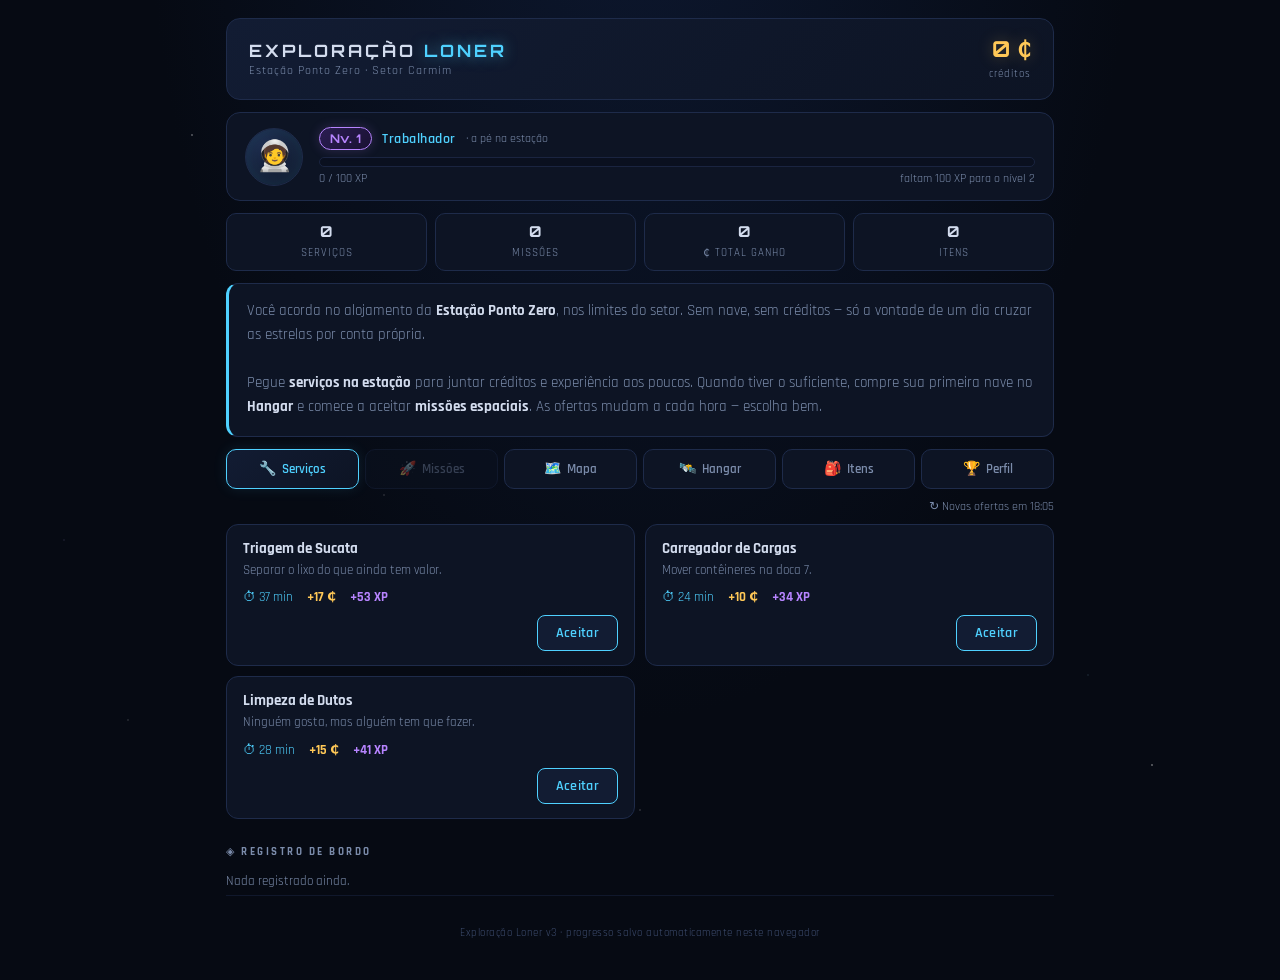
==== index.html @ f9acbd08 "0.0.1 / index" ====
<!DOCTYPE html>
<html lang="pt-BR">
<head>
<meta charset="UTF-8">
<meta name="viewport" content="width=device-width, initial-scale=1.0">
<title>Exploração Loner — Ponto Zero</title>
<link rel="preconnect" href="https://fonts.googleapis.com">
<link href="https://fonts.googleapis.com/css2?family=Orbitron:wght@500;700&family=Rajdhani:wght@400;500;600;700&display=swap" rel="stylesheet">
<link rel="stylesheet" href="style.css">
</head>
<body>
<div class="stars"></div>
<div class="stars stars2"></div>

<div class="wrap">

  <header>
    <div class="brand">
      <h1>EXPLORAÇÃO <span>LONER</span></h1>
      <div class="subtitle">Estação Ponto Zero · Setor Carmim</div>
    </div>
    <div class="credits-box">
      <div class="credits"><span id="credits">0</span> ₵</div>
      <small>créditos</small>
    </div>
  </header>

  <!-- painel do jogador -->
  <section class="player-panel">
    <div class="avatar" id="avatar">🧑‍🚀</div>
    <div class="player-info">
      <div class="player-row">
        <span class="level-badge">Nv. <b id="level">1</b></span>
        <span class="rank" id="rank">Trabalhador</span>
        <span class="ship-tag" id="shipName">a pé</span>
      </div>
      <div class="xp-outer" title="Experiência">
        <div class="xp-inner" id="xpBar"></div>
      </div>
      <div class="xp-text"><span id="xpText">0 / 100 XP</span><span id="xpNext"></span></div>
      <div class="fuel-row" id="fuelRow" style="display:none">
        <span class="fuel-icon">⛽</span>
        <div class="fuel-outer"><div class="fuel-inner" id="fuelBar"></div></div>
        <span class="fuel-text" id="fuelText">0/0</span>
      </div>
    </div>
  </section>

  <!-- estatísticas -->
  <section class="stats-row">
    <div class="stat"><b id="stJobs">0</b><span>serviços</span></div>
    <div class="stat"><b id="stMissions">0</b><span>missões</span></div>
    <div class="stat"><b id="stEarned">0</b><span>₵ total ganho</span></div>
    <div class="stat"><b id="stItems">0</b><span>itens</span></div>
  </section>

  <div id="introBox" class="intro" style="display:none">
    Você acorda no alojamento da <b>Estação Ponto Zero</b>, nos limites do setor. Sem nave, sem créditos — só a vontade de um dia cruzar as estrelas por conta própria.<br><br>
    Pegue <b>serviços na estação</b> para juntar créditos e experiência aos poucos. Quando tiver o suficiente, compre sua primeira nave no <b>Hangar</b> e comece a aceitar <b>missões espaciais</b>. As ofertas mudam a cada hora — escolha bem.
  </div>

  <div id="activePanel" style="display:none"></div>

  <nav class="tabs">
    <div class="tab on" id="tab-jobs" onclick="setTab('jobs')"><span class="tab-icon">🔧</span>Serviços</div>
    <div class="tab" id="tab-missions" onclick="setTab('missions')"><span class="tab-icon">🚀</span>Missões</div>
    <div class="tab" id="tab-map" onclick="setTab('map')"><span class="tab-icon">🗺️</span>Mapa</div>
    <div class="tab" id="tab-hangar" onclick="setTab('hangar')"><span class="tab-icon">🛰️</span>Hangar</div>
    <div class="tab" id="tab-inventory" onclick="setTab('inventory')"><span class="tab-icon">🎒</span>Itens<span class="tab-badge" id="invBadge" style="display:none">0</span></div>
    <div class="tab" id="tab-profile" onclick="setTab('profile')"><span class="tab-icon">🏆</span>Perfil</div>
  </nav>

  <div class="rotation-note" id="rotationNote"></div>
  <div id="content"></div>

  <section class="log-panel">
    <h3>◈ Registro de bordo</h3>
    <div id="log"></div>
  </section>

  <footer>Exploração Loner v3 · progresso salvo automaticamente neste navegador</footer>
</div>

<div class="toast" id="toast"></div>
<div class="levelup" id="levelup"></div>

<script src="game.js"></script>
</body>
</html>
---- style.css ----
:root {
  --bg: #060a13;
  --panel: #0d1424;
  --panel2: #121c33;
  --panel3: #182542;
  --border: #1e2b4a;
  --text: #d3dcee;
  --dim: #7b8cab;
  --accent: #4fd1ff;
  --accent2: #8b7bff;
  --gold: #ffc857;
  --green: #5ee08a;
  --red: #ff6b6b;
  --xp: #b784ff;

  --r-comum: #8fa0bd;
  --r-incomum: #5ee08a;
  --r-raro: #4fa8ff;
  --r-epico: #b784ff;
  --r-lendario: #ffc857;
}

* { margin: 0; padding: 0; box-sizing: border-box; }

body {
  background: radial-gradient(ellipse at 50% -20%, #0d1830 0%, var(--bg) 55%);
  color: var(--text);
  font-family: 'Rajdhani', 'Segoe UI', system-ui, sans-serif;
  font-size: 16px;
  min-height: 100vh;
  overflow-x: hidden;
}

/* ---------- fundo estrelado ---------- */
.stars {
  position: fixed; inset: 0; pointer-events: none; z-index: 0;
  background:
    radial-gradient(1px 1px at 20% 30%, #fff8, transparent),
    radial-gradient(1px 1px at 40% 70%, #fff6, transparent),
    radial-gradient(1.5px 1.5px at 60% 20%, #fffa, transparent),
    radial-gradient(1px 1px at 80% 50%, #fff7, transparent),
    radial-gradient(1px 1px at 10% 80%, #fff5, transparent),
    radial-gradient(1.5px 1.5px at 90% 85%, #fff8, transparent),
    radial-gradient(1px 1px at 50% 90%, #fff6, transparent),
    radial-gradient(1px 1px at 70% 40%, #fff9, transparent),
    radial-gradient(1px 1px at 30% 55%, #fff5, transparent),
    radial-gradient(1.5px 1.5px at 15% 15%, #fff7, transparent);
  animation: twinkle 6s ease-in-out infinite;
}
.stars2 {
  background:
    radial-gradient(1px 1px at 25% 45%, #9fd8ff66, transparent),
    radial-gradient(1px 1px at 55% 65%, #9fd8ff55, transparent),
    radial-gradient(1.5px 1.5px at 75% 15%, #c0a8ff55, transparent),
    radial-gradient(1px 1px at 85% 75%, #9fd8ff44, transparent),
    radial-gradient(1px 1px at 5% 60%, #c0a8ff44, transparent);
  animation-delay: 3s;
}
@keyframes twinkle { 0%, 100% { opacity: 1; } 50% { opacity: .45; } }

.wrap { position: relative; z-index: 1; max-width: 860px; margin: 0 auto; padding: 18px 16px 40px; }

/* ---------- header ---------- */
header {
  display: flex; justify-content: space-between; align-items: center;
  padding: 16px 22px;
  background: linear-gradient(135deg, var(--panel2), var(--panel));
  border: 1px solid var(--border);
  border-radius: 14px;
  margin-bottom: 12px;
}
.brand h1 {
  font-family: 'Orbitron', sans-serif;
  font-size: 17px; font-weight: 700; letter-spacing: 3px; color: var(--text);
}
.brand h1 span { color: var(--accent); text-shadow: 0 0 14px #4fd1ff88; }
.brand .subtitle { font-size: 12px; color: var(--dim); letter-spacing: 1px; margin-top: 2px; }
.credits-box { text-align: right; }
.credits {
  font-family: 'Orbitron', sans-serif;
  font-size: 22px; font-weight: 700; color: var(--gold);
  text-shadow: 0 0 16px #ffc85744;
}
.credits-box small { font-size: 11px; color: var(--dim); letter-spacing: 1px; }

/* ---------- painel do jogador ---------- */
.player-panel {
  display: flex; gap: 16px; align-items: center;
  background: var(--panel);
  border: 1px solid var(--border);
  border-radius: 14px;
  padding: 14px 18px;
  margin-bottom: 12px;
}
.avatar {
  width: 58px; height: 58px; flex-shrink: 0;
  display: flex; align-items: center; justify-content: center;
  font-size: 30px;
  background: radial-gradient(circle at 35% 30%, #1d2b4d, #0d1424);
  border: 1px solid var(--border);
  border-radius: 50%;
  box-shadow: 0 0 18px #4fd1ff22 inset;
}
.player-info { flex: 1; min-width: 0; }
.player-row { display: flex; align-items: center; gap: 10px; flex-wrap: wrap; margin-bottom: 7px; }
.level-badge {
  font-family: 'Orbitron', sans-serif;
  font-size: 12px; font-weight: 700;
  background: linear-gradient(135deg, #2a1d52, #1a1233);
  border: 1px solid var(--xp);
  color: var(--xp);
  padding: 3px 10px; border-radius: 20px;
  box-shadow: 0 0 12px #b784ff33;
}
.rank { font-size: 14px; font-weight: 600; color: var(--accent); letter-spacing: .5px; }
.ship-tag { font-size: 12px; color: var(--dim); }
.ship-tag::before { content: '· '; }
.xp-outer {
  height: 10px; background: #0a101f; border: 1px solid #1a2440;
  border-radius: 6px; overflow: hidden;
}
.xp-inner {
  height: 100%; width: 0%;
  background: linear-gradient(90deg, #7b5cff, var(--xp), #d0a8ff);
  border-radius: 6px;
  transition: width .6s ease;
  box-shadow: 0 0 10px #b784ff88;
}
.xp-text { display: flex; justify-content: space-between; font-size: 11.5px; color: var(--dim); margin-top: 4px; font-variant-numeric: tabular-nums; }

/* ---------- estatísticas ---------- */
.stats-row { display: grid; grid-template-columns: repeat(4, 1fr); gap: 8px; margin-bottom: 12px; }
.stat {
  background: var(--panel); border: 1px solid var(--border); border-radius: 10px;
  padding: 8px 6px; text-align: center;
}
.stat b { display: block; font-family: 'Orbitron', sans-serif; font-size: 15px; color: var(--text); }
.stat span { font-size: 10.5px; color: var(--dim); text-transform: uppercase; letter-spacing: 1px; }

/* ---------- intro ---------- */
.intro {
  background: var(--panel); border: 1px solid var(--border); border-left: 3px solid var(--accent);
  border-radius: 12px; padding: 16px 18px; margin-bottom: 12px;
  font-size: 14.5px; color: var(--dim); line-height: 1.65;
}
.intro b { color: var(--text); }

/* ---------- atividade ativa ---------- */
.active-panel {
  background: linear-gradient(135deg, #101c38, #0d1526);
  border: 1px solid var(--accent);
  border-radius: 14px; padding: 16px 20px; margin-bottom: 12px;
  box-shadow: 0 0 28px #4fd1ff1e;
}
.active-panel h3 { font-size: 16px; margin: 2px 0 4px; }
.type-tag { font-size: 10.5px; text-transform: uppercase; letter-spacing: 2px; color: var(--accent); }
.progress-outer { height: 9px; background: #0a101d; border-radius: 5px; margin: 12px 0 10px; overflow: hidden; }
.progress-inner {
  height: 100%; background: linear-gradient(90deg, var(--accent), #7ee0ff);
  border-radius: 5px; transition: width 1s linear;
  box-shadow: 0 0 8px #4fd1ff99;
}
.active-row { display: flex; justify-content: space-between; align-items: center; font-size: 14px; flex-wrap: wrap; gap: 8px; }
.active-rewards { display: flex; gap: 14px; }
.active-rewards .rw-pay { color: var(--gold); font-weight: 700; }
.active-rewards .rw-xp { color: var(--xp); font-weight: 700; }
.countdown { font-family: 'Orbitron', sans-serif; font-size: 15px; font-variant-numeric: tabular-nums; font-weight: 700; color: var(--accent); }

/* ---------- abas ---------- */
.tabs { display: grid; grid-template-columns: repeat(3, 1fr); gap: 6px; margin-bottom: 10px; }
@media (min-width: 640px) { .tabs { grid-template-columns: repeat(6, 1fr); } }
.tab {
  padding: 10px 4px; text-align: center; font-size: 13px; font-weight: 600;
  cursor: pointer; position: relative;
  background: var(--panel); border: 1px solid var(--border); border-radius: 10px;
  color: var(--dim); user-select: none; transition: all .15s;
  display: flex; align-items: center; justify-content: center; gap: 6px;
}
.tab-icon { font-size: 14px; }
.tab:hover { border-color: var(--accent); color: var(--text); }
.tab.on {
  background: linear-gradient(135deg, var(--panel2), var(--panel));
  color: var(--accent); border-color: var(--accent);
  box-shadow: 0 0 14px #4fd1ff1c;
}
.tab.locked { opacity: .4; cursor: not-allowed; }
.tab-badge {
  font-size: 10px; background: var(--accent2); color: #fff;
  border-radius: 10px; padding: 1px 6px; font-weight: 700;
}

.rotation-note { font-size: 12px; color: var(--dim); text-align: right; margin-bottom: 10px; font-variant-numeric: tabular-nums; }

/* ---------- cards de oferta ---------- */
.offers-grid { display: grid; grid-template-columns: 1fr; gap: 10px; }
@media (min-width: 640px) { .offers-grid { grid-template-columns: 1fr 1fr; } }

.card {
  background: var(--panel); border: 1px solid var(--border); border-radius: 12px;
  padding: 14px 16px;
  display: flex; flex-direction: column; gap: 10px;
  transition: border-color .15s, transform .15s;
}
.card:hover { border-color: #2c3d68; transform: translateY(-1px); }
.card .info h4 { font-size: 15px; margin-bottom: 3px; }
.card .info p { font-size: 13px; color: var(--dim); line-height: 1.45; }
.card .meta { font-size: 13px; color: var(--dim); display: flex; gap: 14px; flex-wrap: wrap; }
.card .meta .pay { color: var(--gold); font-weight: 700; }
.card .meta .dur { color: var(--accent); }
.card .meta .xp { color: var(--xp); font-weight: 700; }
.card .meta .req { color: var(--red); }
.card .actions { display: flex; justify-content: flex-end; margin-top: auto; }

/* hangar */
.hangar-grid { display: grid; grid-template-columns: 1fr; gap: 10px; }
.ship-card { flex-direction: row; justify-content: space-between; align-items: center; border-left: 3px solid var(--border); }
.ship-card .info { flex: 1; }
.ship-card.owned { border-left-color: var(--green); }
.ship-card.current { border-left-color: var(--accent); background: var(--panel2); }
.owned-tag { font-size: 10px; color: var(--green); text-transform: uppercase; letter-spacing: 1px; }
.ship-icon { font-size: 26px; margin-right: 4px; }

/* ---------- inventário ---------- */
.inv-header {
  display: flex; justify-content: space-between; align-items: center;
  margin-bottom: 10px; font-size: 13px; color: var(--dim);
}
.inv-grid { display: grid; grid-template-columns: repeat(auto-fill, minmax(200px, 1fr)); gap: 10px; }
.item-card {
  background: var(--panel); border: 1px solid var(--border); border-radius: 12px;
  padding: 12px 14px; display: flex; flex-direction: column; gap: 8px;
  border-top: 2px solid var(--border);
}
.item-card.r-comum    { border-top-color: var(--r-comum); }
.item-card.r-incomum  { border-top-color: var(--r-incomum); }
.item-card.r-raro     { border-top-color: var(--r-raro); }
.item-card.r-epico    { border-top-color: var(--r-epico); }
.item-card.r-lendario { border-top-color: var(--r-lendario); box-shadow: 0 0 14px #ffc85722; }
.item-top { display: flex; align-items: center; gap: 10px; }
.item-icon { font-size: 24px; }
.item-name { font-size: 14px; font-weight: 600; line-height: 1.2; }
.item-rarity { font-size: 10.5px; text-transform: uppercase; letter-spacing: 1px; }
.r-comum    .item-rarity { color: var(--r-comum); }
.r-incomum  .item-rarity { color: var(--r-incomum); }
.r-raro     .item-rarity { color: var(--r-raro); }
.r-epico    .item-rarity { color: var(--r-epico); }
.r-lendario .item-rarity { color: var(--r-lendario); }
.item-bottom { display: flex; justify-content: space-between; align-items: center; font-size: 13px; }
.item-qty { color: var(--dim); }
.item-qty b { color: var(--text); }
.item-value { color: var(--gold); font-weight: 700; }
.item-actions { display: flex; gap: 6px; }
.item-actions button { flex: 1; padding: 5px 8px; font-size: 12px; }

/* ---------- botões ---------- */
button {
  background: var(--panel2); color: var(--accent); border: 1px solid var(--accent);
  padding: 8px 18px; border-radius: 8px; font-size: 13.5px; font-weight: 600;
  cursor: pointer; font-family: inherit; transition: all .15s; white-space: nowrap;
  letter-spacing: .3px;
}
button:hover:not(:disabled) { background: var(--accent); color: #06121e; box-shadow: 0 0 14px #4fd1ff55; }
button:disabled { opacity: .35; cursor: not-allowed; }
button.buy { color: var(--gold); border-color: var(--gold); }
button.buy:hover:not(:disabled) { background: var(--gold); color: #1a1200; box-shadow: 0 0 14px #ffc85755; }
button.danger { color: var(--red); border-color: var(--red); font-size: 11.5px; padding: 5px 12px; }
button.danger:hover { background: var(--red); color: #fff; box-shadow: none; }
button.sell { color: var(--gold); border-color: #6b5a2a; }
button.sell:hover:not(:disabled) { border-color: var(--gold); background: var(--gold); color: #1a1200; }
button.collect { color: var(--green); border-color: var(--green); animation: pulse 1.5s infinite; }
button.collect:hover { background: var(--green); color: #05200f; }
@keyframes pulse { 0%,100% { box-shadow: 0 0 0 0 #5ee08a44; } 50% { box-shadow: 0 0 0 8px #5ee08a00; } }

.empty-note { text-align: center; color: var(--dim); font-size: 14px; padding: 36px 10px; }

/* ---------- log ---------- */
.log-panel { margin-top: 26px; }
.log-panel h3 { font-size: 11px; text-transform: uppercase; letter-spacing: 2.5px; color: var(--dim); margin-bottom: 8px; }
.log-entry { font-size: 13px; color: var(--dim); padding: 5px 0; border-bottom: 1px solid #10182c; line-height: 1.4; }
.log-entry b { color: var(--gold); font-weight: 700; }
.log-entry .xpg { color: var(--xp); font-weight: 700; }
.log-entry .lt { color: #45557a; margin-right: 8px; font-variant-numeric: tabular-nums; }

footer { text-align: center; font-size: 11px; color: #3d4c6e; margin-top: 30px; letter-spacing: .5px; }

/* ---------- toast / level up ---------- */
.toast {
  position: fixed; bottom: 24px; left: 50%; transform: translateX(-50%);
  background: var(--panel2); border: 1px solid var(--green); color: var(--green);
  padding: 10px 24px; border-radius: 10px; font-size: 14px; font-weight: 600; z-index: 20;
  opacity: 0; transition: opacity .3s; pointer-events: none; max-width: 90vw; text-align: center;
}
.toast.show { opacity: 1; }

.levelup {
  position: fixed; top: 30%; left: 50%; transform: translate(-50%, -50%) scale(.8);
  background: linear-gradient(135deg, #2a1d52, #12102b);
  border: 1px solid var(--xp); color: var(--xp);
  font-family: 'Orbitron', sans-serif; font-size: 20px; font-weight: 700;
  padding: 18px 38px; border-radius: 14px; z-index: 30; text-align: center;
  box-shadow: 0 0 40px #b784ff55;
  opacity: 0; pointer-events: none; transition: all .4s ease;
}
.levelup.show { opacity: 1; transform: translate(-50%, -50%) scale(1); }

/* ---------- combustível ---------- */
.fuel-row { display: flex; align-items: center; gap: 8px; margin-top: 8px; }
.fuel-icon { font-size: 13px; }
.fuel-outer {
  flex: 1; height: 8px; background: #0a101f; border: 1px solid #1a2440;
  border-radius: 5px; overflow: hidden;
}
.fuel-inner {
  height: 100%; width: 0%;
  background: linear-gradient(90deg, #ff9a3d, #ffc857);
  border-radius: 5px; transition: width .4s ease;
  box-shadow: 0 0 8px #ff9a3d66;
}
.fuel-text { font-size: 11.5px; color: var(--dim); font-variant-numeric: tabular-nums; white-space: nowrap; }
.fuel-cost { color: #ff9a3d; font-weight: 600; }

.fuel-station {
  display: flex; justify-content: space-between; align-items: center; gap: 10px; flex-wrap: wrap;
  background: var(--panel); border: 1px solid var(--border); border-left: 3px solid #ff9a3d;
  border-radius: 12px; padding: 12px 16px; margin-bottom: 12px; font-size: 13.5px;
}
.fuel-station .fs-info { color: var(--dim); }
.fuel-station .fs-info b { color: #ff9a3d; }
.fuel-station .fs-actions { display: flex; gap: 6px; }
button.fuel-btn { color: #ff9a3d; border-color: #ff9a3d; font-size: 12.5px; padding: 6px 12px; }
button.fuel-btn:hover:not(:disabled) { background: #ff9a3d; color: #1a0e00; box-shadow: 0 0 14px #ff9a3d55; }

/* ---------- seções ---------- */
.section-title {
  font-size: 12px; text-transform: uppercase; letter-spacing: 2.5px; color: var(--dim);
  margin: 22px 0 10px; display: flex; align-items: center; gap: 8px;
}
.section-title::after { content: ''; flex: 1; height: 1px; background: var(--border); }

/* ---------- contrato diário ---------- */
.daily-card {
  border: 1px solid var(--gold);
  background: linear-gradient(135deg, #1c1710, #0d1424);
  box-shadow: 0 0 22px #ffc85718;
  margin-bottom: 12px;
}
.daily-tag {
  font-size: 10.5px; text-transform: uppercase; letter-spacing: 2px; color: var(--gold);
  margin-bottom: 4px;
}
.daily-done {
  background: var(--panel); border: 1px solid var(--border); border-left: 3px solid var(--gold);
  border-radius: 12px; padding: 14px 16px; margin-bottom: 12px;
  font-size: 13.5px; color: var(--dim);
}
.daily-done b { color: var(--gold); }

/* ---------- facções ---------- */
.faction-chip { font-size: 12px; font-weight: 600; }

.rep-card {
  background: var(--panel); border: 1px solid var(--border); border-radius: 12px;
  padding: 14px 16px; margin-bottom: 10px;
}
.rep-head { display: flex; justify-content: space-between; align-items: center; margin-bottom: 6px; }
.rep-head h4 { font-size: 14.5px; }
.rep-level { font-size: 12px; font-weight: 700; text-transform: uppercase; letter-spacing: 1px; }
.rep-outer { height: 8px; background: #0a101f; border: 1px solid #1a2440; border-radius: 5px; overflow: hidden; margin: 6px 0 5px; }
.rep-inner { height: 100%; border-radius: 5px; transition: width .4s ease; }
.rep-benefit { font-size: 12px; color: var(--dim); }
.rep-pts { font-size: 11.5px; color: var(--dim); font-variant-numeric: tabular-nums; }

/* ---------- fabricação ---------- */
.recipe-grid { display: grid; grid-template-columns: 1fr; gap: 10px; }
@media (min-width: 640px) { .recipe-grid { grid-template-columns: 1fr 1fr; } }
.recipe-card {
  background: var(--panel); border: 1px solid var(--border); border-radius: 12px;
  padding: 12px 14px; display: flex; flex-direction: column; gap: 8px;
}
.recipe-top { display: flex; align-items: center; gap: 10px; }
.recipe-top .r-icon { font-size: 22px; }
.recipe-top h5 { font-size: 14px; }
.recipe-top .r-out { font-size: 11.5px; color: var(--dim); }
.recipe-needs { display: flex; flex-wrap: wrap; gap: 6px; font-size: 12px; }
.need { background: #0a101f; border: 1px solid var(--border); border-radius: 6px; padding: 2px 8px; color: var(--dim); }
.need.ok { border-color: #2b5a3e; color: var(--green); }
.need.missing { border-color: #5a2b2b; color: var(--red); }
.recipe-card .actions { display: flex; justify-content: flex-end; }
.recipe-card button { font-size: 12.5px; padding: 6px 14px; }

/* ---------- módulos ---------- */
.module-grid { display: grid; grid-template-columns: 1fr; gap: 10px; }
@media (min-width: 640px) { .module-grid { grid-template-columns: 1fr 1fr; } }
.module-card {
  background: var(--panel); border: 1px solid var(--border); border-radius: 12px;
  padding: 12px 14px; display: flex; flex-direction: column; gap: 8px;
  border-left: 3px solid var(--border);
}
.module-card.installed { border-left-color: var(--accent2); }
.module-top { display: flex; align-items: center; gap: 10px; }
.module-top .m-icon { font-size: 22px; }
.module-top h5 { font-size: 14px; }
.module-effect { font-size: 12.5px; color: var(--accent2); font-weight: 600; }
.slots-note { font-size: 12.5px; color: var(--dim); margin-bottom: 10px; }
.slots-note b { color: var(--accent2); }

/* ---------- conquistas ---------- */
.ach-grid { display: grid; grid-template-columns: 1fr; gap: 8px; }
@media (min-width: 640px) { .ach-grid { grid-template-columns: 1fr 1fr; } }
.ach-card {
  background: var(--panel); border: 1px solid var(--border); border-radius: 10px;
  padding: 10px 14px; display: flex; align-items: center; gap: 12px;
  opacity: .55;
}
.ach-card.done { opacity: 1; border-color: #2b5a3e; background: linear-gradient(135deg, #0f1e18, var(--panel)); }
.ach-check { font-size: 18px; flex-shrink: 0; }
.ach-info h5 { font-size: 13.5px; }
.ach-info p { font-size: 11.5px; color: var(--dim); }
.ach-reward { margin-left: auto; font-size: 12px; color: var(--gold); font-weight: 700; white-space: nowrap; }

/* ---------- mercado ---------- */
.trend-up { color: var(--green); font-weight: 700; }
.trend-down { color: var(--red); font-weight: 700; }
.trend-flat { color: var(--dim); }
.market-note { font-size: 12px; color: var(--dim); margin-bottom: 10px; }

/* ---------- mapa ---------- */
.map-box {
  position: relative; width: 100%; aspect-ratio: 16 / 11;
  background:
    radial-gradient(ellipse at 50% 50%, #10203c33 0%, transparent 60%),
    radial-gradient(1px 1px at 15% 20%, #fff6, transparent),
    radial-gradient(1px 1px at 80% 30%, #fff5, transparent),
    radial-gradient(1px 1px at 40% 80%, #fff4, transparent),
    radial-gradient(1px 1px at 65% 60%, #fff5, transparent),
    radial-gradient(1.5px 1.5px at 90% 80%, #fff6, transparent),
    linear-gradient(160deg, #0a1122, #070d1a);
  border: 1px solid var(--border); border-radius: 14px;
  overflow: hidden; margin-bottom: 12px;
}
@media (max-width: 640px) { .map-box { aspect-ratio: 4 / 5; } }
.map-loc {
  position: absolute; transform: translate(-50%, -50%);
  display: flex; flex-direction: column; align-items: center; gap: 2px;
  cursor: pointer; user-select: none; text-align: center;
  transition: transform .15s;
  z-index: 2;
}
.map-loc:hover { transform: translate(-50%, -50%) scale(1.12); z-index: 3; }
.map-loc .loc-icon {
  font-size: 20px;
  filter: grayscale(.7) brightness(.6);
}
.map-loc .loc-name {
  font-size: 10px; color: var(--dim); letter-spacing: .5px;
  background: #060a1399; padding: 1px 6px; border-radius: 6px;
  white-space: nowrap;
}
.map-loc.open .loc-icon { filter: none; }
.map-loc.open .loc-name { color: var(--green); }
.map-loc.open::before {
  content: ''; position: absolute; top: 50%; left: 50%;
  width: 34px; height: 34px; transform: translate(-50%, -62%);
  border: 1.5px solid var(--green); border-radius: 50%;
  animation: locPulse 2s infinite;
}
@keyframes locPulse {
  0% { opacity: .9; transform: translate(-50%, -62%) scale(.8); }
  100% { opacity: 0; transform: translate(-50%, -62%) scale(1.6); }
}
.map-loc.idle .loc-icon { filter: grayscale(.3) brightness(.9); }
.map-loc.locked { cursor: default; }
.map-loc.locked .loc-name { color: #45557a; }
.map-loc.selected .loc-name { color: var(--accent); border: 1px solid var(--accent); }
.map-station {
  position: absolute; left: 50%; top: 50%; transform: translate(-50%, -50%);
  display: flex; flex-direction: column; align-items: center; z-index: 1;
}
.map-station .st-icon { font-size: 26px; animation: floatY 4s ease-in-out infinite; }
.map-station .st-name {
  font-family: 'Orbitron', sans-serif; font-size: 9px; letter-spacing: 2px;
  color: var(--accent); margin-top: 2px;
}
@keyframes floatY { 0%,100% { transform: translateY(0); } 50% { transform: translateY(-4px); } }
.map-detail { margin-bottom: 12px; }
.map-hint { font-size: 12.5px; color: var(--dim); text-align: center; padding: 8px 0 2px; }

/* ---------- perfil ---------- */
.profile-stats {
  display: grid; grid-template-columns: repeat(2, 1fr); gap: 8px; margin-bottom: 4px;
}
@media (min-width: 640px) { .profile-stats { grid-template-columns: repeat(3, 1fr); } }
.pstat {
  background: var(--panel); border: 1px solid var(--border); border-radius: 10px;
  padding: 10px; text-align: center;
}
.pstat b { display: block; font-family: 'Orbitron', sans-serif; font-size: 15px; color: var(--text); }
.pstat span { font-size: 10.5px; color: var(--dim); text-transform: uppercase; letter-spacing: 1px; }
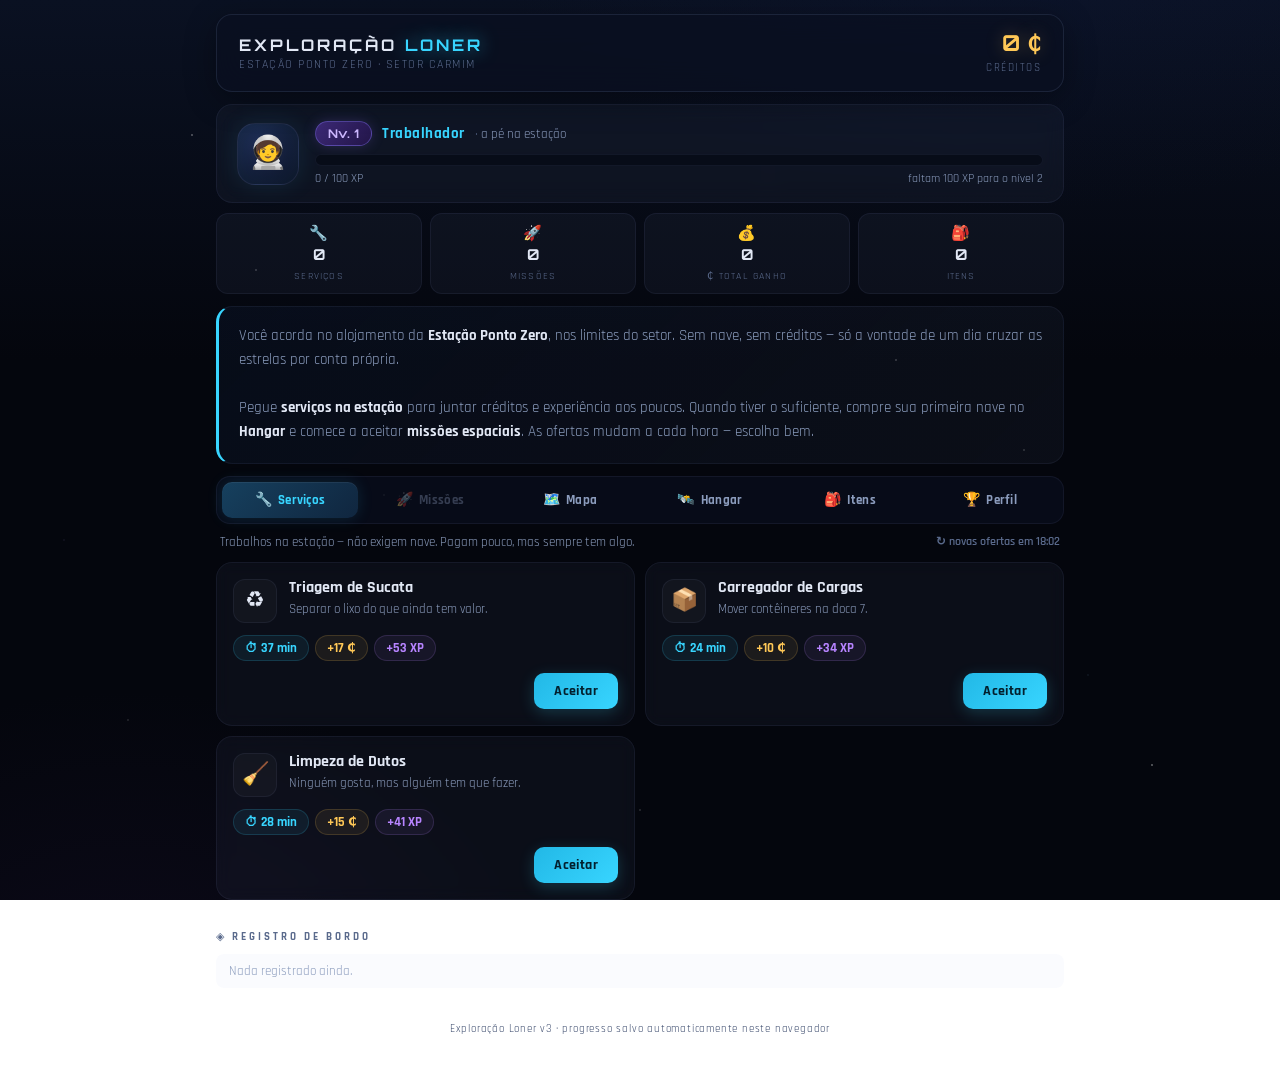
==== commit c058ef66: "0.0.1 / melhoria de visual" ====
--- a/index.html
+++ b/index.html
@@ -48,10 +48,10 @@
 
   <!-- estatísticas -->
   <section class="stats-row">
-    <div class="stat"><b id="stJobs">0</b><span>serviços</span></div>
-    <div class="stat"><b id="stMissions">0</b><span>missões</span></div>
-    <div class="stat"><b id="stEarned">0</b><span>₵ total ganho</span></div>
-    <div class="stat"><b id="stItems">0</b><span>itens</span></div>
+    <div class="stat"><span class="st-icon">🔧</span><b id="stJobs">0</b><span>serviços</span></div>
+    <div class="stat"><span class="st-icon">🚀</span><b id="stMissions">0</b><span>missões</span></div>
+    <div class="stat"><span class="st-icon">💰</span><b id="stEarned">0</b><span>₵ total ganho</span></div>
+    <div class="stat"><span class="st-icon">🎒</span><b id="stItems">0</b><span>itens</span></div>
   </section>
 
   <div id="introBox" class="intro" style="display:none">
@@ -70,7 +70,7 @@
     <div class="tab" id="tab-profile" onclick="setTab('profile')"><span class="tab-icon">🏆</span>Perfil</div>
   </nav>
 
-  <div class="rotation-note" id="rotationNote"></div>
+  <div class="tab-desc"><span id="tabDesc"></span><span class="rotation-note" id="rotationNote"></span></div>
   <div id="content"></div>
 
   <section class="log-panel">
--- a/style.css
+++ b/style.css
@@ -1,29 +1,49 @@
+/* ============================================================
+   EXPLORAÇÃO LONER — tema escuro moderno (glass + neon suave)
+   ============================================================ */
+
 :root {
-  --bg: #060a13;
-  --panel: #0d1424;
-  --panel2: #121c33;
-  --panel3: #182542;
-  --border: #1e2b4a;
-  --text: #d3dcee;
-  --dim: #7b8cab;
-  --accent: #4fd1ff;
+  --bg0: #04060d;
+  --bg1: #0a1122;
+
+  --panel: rgba(148, 170, 220, 0.05);
+  --panel-solid: #0c1322;
+  --panel-hover: rgba(148, 170, 220, 0.09);
+  --border: rgba(148, 170, 220, 0.13);
+  --border-soft: rgba(148, 170, 220, 0.08);
+
+  --text: #e2e8f5;
+  --dim: #8b9cbd;
+  --faint: #5a6a8c;
+
+  --accent: #38d5ff;
   --accent2: #8b7bff;
   --gold: #ffc857;
-  --green: #5ee08a;
-  --red: #ff6b6b;
+  --green: #4ade80;
+  --red: #f87171;
+  --orange: #fb923c;
   --xp: #b784ff;
 
-  --r-comum: #8fa0bd;
-  --r-incomum: #5ee08a;
-  --r-raro: #4fa8ff;
+  --r-comum: #94a3b8;
+  --r-incomum: #4ade80;
+  --r-raro: #38a5ff;
   --r-epico: #b784ff;
   --r-lendario: #ffc857;
+
+  --radius: 16px;
+  --radius-sm: 10px;
 }
 
 * { margin: 0; padding: 0; box-sizing: border-box; }
 
+html { scrollbar-color: #223052 transparent; }
+
 body {
-  background: radial-gradient(ellipse at 50% -20%, #0d1830 0%, var(--bg) 55%);
+  background:
+    radial-gradient(ellipse 900px 500px at 80% -10%, #14205033 0%, transparent 60%),
+    radial-gradient(ellipse 700px 500px at 10% 110%, #2a174633 0%, transparent 60%),
+    linear-gradient(180deg, var(--bg1) 0%, var(--bg0) 40%);
+  background-attachment: fixed;
   color: var(--text);
   font-family: 'Rajdhani', 'Segoe UI', system-ui, sans-serif;
   font-size: 16px;
@@ -45,201 +65,467 @@
     radial-gradient(1px 1px at 70% 40%, #fff9, transparent),
     radial-gradient(1px 1px at 30% 55%, #fff5, transparent),
     radial-gradient(1.5px 1.5px at 15% 15%, #fff7, transparent);
-  animation: twinkle 6s ease-in-out infinite;
+  animation: twinkle 7s ease-in-out infinite;
 }
 .stars2 {
   background:
-    radial-gradient(1px 1px at 25% 45%, #9fd8ff66, transparent),
-    radial-gradient(1px 1px at 55% 65%, #9fd8ff55, transparent),
-    radial-gradient(1.5px 1.5px at 75% 15%, #c0a8ff55, transparent),
-    radial-gradient(1px 1px at 85% 75%, #9fd8ff44, transparent),
-    radial-gradient(1px 1px at 5% 60%, #c0a8ff44, transparent);
-  animation-delay: 3s;
-}
-@keyframes twinkle { 0%, 100% { opacity: 1; } 50% { opacity: .45; } }
-
-.wrap { position: relative; z-index: 1; max-width: 860px; margin: 0 auto; padding: 18px 16px 40px; }
-
-/* ---------- header ---------- */
+    radial-gradient(1px 1px at 25% 45%, #9fd8ff55, transparent),
+    radial-gradient(1px 1px at 55% 65%, #9fd8ff44, transparent),
+    radial-gradient(1.5px 1.5px at 75% 15%, #c0a8ff44, transparent),
+    radial-gradient(1px 1px at 85% 75%, #9fd8ff33, transparent),
+    radial-gradient(1px 1px at 5% 60%, #c0a8ff33, transparent);
+  animation-delay: 3.5s;
+}
+@keyframes twinkle { 0%, 100% { opacity: 1; } 50% { opacity: .4; } }
+
+.wrap { position: relative; z-index: 1; max-width: 880px; margin: 0 auto; padding: 14px 16px 48px; }
+
+/* ============================================================
+   HEADER (fixo no topo, com blur)
+   ============================================================ */
 header {
+  position: sticky; top: 10px; z-index: 40;
   display: flex; justify-content: space-between; align-items: center;
-  padding: 16px 22px;
-  background: linear-gradient(135deg, var(--panel2), var(--panel));
+  padding: 14px 22px;
+  background: rgba(10, 16, 32, 0.72);
+  backdrop-filter: blur(16px);
+  -webkit-backdrop-filter: blur(16px);
   border: 1px solid var(--border);
-  border-radius: 14px;
+  border-radius: var(--radius);
   margin-bottom: 12px;
+  box-shadow: 0 8px 32px #00000055;
 }
 .brand h1 {
   font-family: 'Orbitron', sans-serif;
-  font-size: 17px; font-weight: 700; letter-spacing: 3px; color: var(--text);
-}
-.brand h1 span { color: var(--accent); text-shadow: 0 0 14px #4fd1ff88; }
-.brand .subtitle { font-size: 12px; color: var(--dim); letter-spacing: 1px; margin-top: 2px; }
+  font-size: 16px; font-weight: 700; letter-spacing: 3px; color: var(--text);
+}
+.brand h1 span { color: var(--accent); text-shadow: 0 0 18px #38d5ff99; }
+.brand .subtitle { font-size: 11.5px; color: var(--faint); letter-spacing: 1.5px; margin-top: 2px; text-transform: uppercase; }
 .credits-box { text-align: right; }
 .credits {
   font-family: 'Orbitron', sans-serif;
   font-size: 22px; font-weight: 700; color: var(--gold);
-  text-shadow: 0 0 16px #ffc85744;
-}
-.credits-box small { font-size: 11px; color: var(--dim); letter-spacing: 1px; }
-
-/* ---------- painel do jogador ---------- */
+  text-shadow: 0 0 18px #ffc85744;
+}
+.credits-box small { font-size: 10.5px; color: var(--faint); letter-spacing: 1.5px; text-transform: uppercase; }
+
+/* ============================================================
+   PAINEL DO JOGADOR
+   ============================================================ */
 .player-panel {
   display: flex; gap: 16px; align-items: center;
   background: var(--panel);
+  backdrop-filter: blur(10px);
+  border: 1px solid var(--border-soft);
+  border-radius: var(--radius);
+  padding: 16px 20px;
+  margin-bottom: 10px;
+}
+.avatar {
+  width: 62px; height: 62px; flex-shrink: 0;
+  display: flex; align-items: center; justify-content: center;
+  font-size: 32px;
+  background: radial-gradient(circle at 35% 30%, #1e2d54, #0b1122);
   border: 1px solid var(--border);
-  border-radius: 14px;
-  padding: 14px 18px;
-  margin-bottom: 12px;
-}
-.avatar {
-  width: 58px; height: 58px; flex-shrink: 0;
-  display: flex; align-items: center; justify-content: center;
-  font-size: 30px;
-  background: radial-gradient(circle at 35% 30%, #1d2b4d, #0d1424);
-  border: 1px solid var(--border);
-  border-radius: 50%;
-  box-shadow: 0 0 18px #4fd1ff22 inset;
+  border-radius: 18px;
+  box-shadow: 0 0 24px #38d5ff1a, inset 0 0 20px #38d5ff0d;
 }
 .player-info { flex: 1; min-width: 0; }
-.player-row { display: flex; align-items: center; gap: 10px; flex-wrap: wrap; margin-bottom: 7px; }
+.player-row { display: flex; align-items: center; gap: 10px; flex-wrap: wrap; margin-bottom: 8px; }
 .level-badge {
   font-family: 'Orbitron', sans-serif;
   font-size: 12px; font-weight: 700;
-  background: linear-gradient(135deg, #2a1d52, #1a1233);
-  border: 1px solid var(--xp);
-  color: var(--xp);
-  padding: 3px 10px; border-radius: 20px;
-  box-shadow: 0 0 12px #b784ff33;
-}
-.rank { font-size: 14px; font-weight: 600; color: var(--accent); letter-spacing: .5px; }
-.ship-tag { font-size: 12px; color: var(--dim); }
-.ship-tag::before { content: '· '; }
+  background: linear-gradient(135deg, #3d2a78, #221548);
+  border: 1px solid #8b7bff66;
+  color: #cdb8ff;
+  padding: 4px 12px; border-radius: 999px;
+  box-shadow: 0 0 14px #8b7bff33;
+}
+.rank { font-size: 14.5px; font-weight: 700; color: var(--accent); letter-spacing: .5px; }
+.ship-tag { font-size: 12.5px; color: var(--dim); }
+.ship-tag::before { content: '·  '; color: var(--faint); }
+
 .xp-outer {
-  height: 10px; background: #0a101f; border: 1px solid #1a2440;
-  border-radius: 6px; overflow: hidden;
+  height: 12px; background: #070c18;
+  border: 1px solid var(--border-soft);
+  border-radius: 999px; overflow: hidden;
+  position: relative;
 }
 .xp-inner {
   height: 100%; width: 0%;
   background: linear-gradient(90deg, #7b5cff, var(--xp), #d0a8ff);
-  border-radius: 6px;
+  border-radius: 999px;
   transition: width .6s ease;
-  box-shadow: 0 0 10px #b784ff88;
-}
-.xp-text { display: flex; justify-content: space-between; font-size: 11.5px; color: var(--dim); margin-top: 4px; font-variant-numeric: tabular-nums; }
-
-/* ---------- estatísticas ---------- */
+  box-shadow: 0 0 12px #b784ff99;
+  position: relative; overflow: hidden;
+}
+.xp-inner::after {
+  content: ''; position: absolute; inset: 0;
+  background: linear-gradient(110deg, transparent 30%, #ffffff33 50%, transparent 70%);
+  animation: shimmer 2.4s infinite;
+}
+@keyframes shimmer { 0% { transform: translateX(-100%); } 100% { transform: translateX(100%); } }
+.xp-text { display: flex; justify-content: space-between; font-size: 11.5px; color: var(--dim); margin-top: 5px; font-variant-numeric: tabular-nums; }
+
+.fuel-row { display: flex; align-items: center; gap: 8px; margin-top: 9px; }
+.fuel-icon { font-size: 13px; }
+.fuel-outer {
+  flex: 1; height: 9px; background: #070c18;
+  border: 1px solid var(--border-soft);
+  border-radius: 999px; overflow: hidden;
+}
+.fuel-inner {
+  height: 100%; width: 0%;
+  background: linear-gradient(90deg, #f97316, var(--orange), #fdba74);
+  border-radius: 999px; transition: width .4s ease;
+  box-shadow: 0 0 10px #fb923c77;
+}
+.fuel-text { font-size: 11.5px; color: var(--dim); font-variant-numeric: tabular-nums; white-space: nowrap; font-weight: 600; }
+
+/* ============================================================
+   ESTATÍSTICAS
+   ============================================================ */
 .stats-row { display: grid; grid-template-columns: repeat(4, 1fr); gap: 8px; margin-bottom: 12px; }
 .stat {
-  background: var(--panel); border: 1px solid var(--border); border-radius: 10px;
-  padding: 8px 6px; text-align: center;
-}
+  background: var(--panel); border: 1px solid var(--border-soft); border-radius: 12px;
+  padding: 10px 6px 8px; text-align: center;
+  transition: background .2s;
+}
+.stat:hover { background: var(--panel-hover); }
+.stat .st-icon { display: block; font-size: 15px; margin-bottom: 2px; }
 .stat b { display: block; font-family: 'Orbitron', sans-serif; font-size: 15px; color: var(--text); }
-.stat span { font-size: 10.5px; color: var(--dim); text-transform: uppercase; letter-spacing: 1px; }
-
-/* ---------- intro ---------- */
+.stat span { font-size: 10px; color: var(--faint); text-transform: uppercase; letter-spacing: 1.2px; }
+
+/* ============================================================
+   INTRO
+   ============================================================ */
 .intro {
-  background: var(--panel); border: 1px solid var(--border); border-left: 3px solid var(--accent);
-  border-radius: 12px; padding: 16px 18px; margin-bottom: 12px;
+  background: linear-gradient(135deg, #0e1a3255, var(--panel));
+  border: 1px solid var(--border-soft);
+  border-left: 3px solid var(--accent);
+  border-radius: var(--radius);
+  padding: 18px 20px; margin-bottom: 12px;
   font-size: 14.5px; color: var(--dim); line-height: 1.65;
 }
 .intro b { color: var(--text); }
 
-/* ---------- atividade ativa ---------- */
+/* ============================================================
+   ATIVIDADE ATIVA
+   ============================================================ */
 .active-panel {
-  background: linear-gradient(135deg, #101c38, #0d1526);
-  border: 1px solid var(--accent);
-  border-radius: 14px; padding: 16px 20px; margin-bottom: 12px;
-  box-shadow: 0 0 28px #4fd1ff1e;
-}
-.active-panel h3 { font-size: 16px; margin: 2px 0 4px; }
-.type-tag { font-size: 10.5px; text-transform: uppercase; letter-spacing: 2px; color: var(--accent); }
-.progress-outer { height: 9px; background: #0a101d; border-radius: 5px; margin: 12px 0 10px; overflow: hidden; }
+  background: linear-gradient(135deg, #0e1e3d, #0a1428);
+  border: 1px solid #38d5ff55;
+  border-radius: var(--radius);
+  padding: 18px 22px; margin-bottom: 12px;
+  box-shadow: 0 0 36px #38d5ff14, inset 0 1px 0 #ffffff0a;
+}
+.active-head { display: flex; align-items: center; gap: 12px; }
+.active-emoji {
+  width: 46px; height: 46px; flex-shrink: 0;
+  display: flex; align-items: center; justify-content: center;
+  font-size: 24px;
+  background: #38d5ff14; border: 1px solid #38d5ff33; border-radius: 12px;
+}
+.active-panel h3 { font-size: 17px; }
+.type-tag { font-size: 10.5px; text-transform: uppercase; letter-spacing: 2.5px; color: var(--accent); font-weight: 700; }
+.progress-outer {
+  height: 12px; background: #060b16;
+  border: 1px solid var(--border-soft);
+  border-radius: 999px; margin: 14px 0 12px; overflow: hidden;
+}
 .progress-inner {
-  height: 100%; background: linear-gradient(90deg, var(--accent), #7ee0ff);
-  border-radius: 5px; transition: width 1s linear;
-  box-shadow: 0 0 8px #4fd1ff99;
-}
-.active-row { display: flex; justify-content: space-between; align-items: center; font-size: 14px; flex-wrap: wrap; gap: 8px; }
-.active-rewards { display: flex; gap: 14px; }
-.active-rewards .rw-pay { color: var(--gold); font-weight: 700; }
-.active-rewards .rw-xp { color: var(--xp); font-weight: 700; }
-.countdown { font-family: 'Orbitron', sans-serif; font-size: 15px; font-variant-numeric: tabular-nums; font-weight: 700; color: var(--accent); }
-
-/* ---------- abas ---------- */
-.tabs { display: grid; grid-template-columns: repeat(3, 1fr); gap: 6px; margin-bottom: 10px; }
+  height: 100%; background: linear-gradient(90deg, #0ea5e9, var(--accent), #7ee8ff);
+  border-radius: 999px; transition: width 1s linear;
+  box-shadow: 0 0 10px #38d5ffaa;
+  position: relative; overflow: hidden;
+}
+.progress-inner::after {
+  content: ''; position: absolute; inset: 0;
+  background: linear-gradient(110deg, transparent 30%, #ffffff40 50%, transparent 70%);
+  animation: shimmer 2s infinite;
+}
+.active-row { display: flex; justify-content: space-between; align-items: center; font-size: 14px; flex-wrap: wrap; gap: 10px; }
+.active-rewards { display: flex; gap: 8px; flex-wrap: wrap; }
+.countdown {
+  font-family: 'Orbitron', sans-serif; font-size: 17px;
+  font-variant-numeric: tabular-nums; font-weight: 700; color: var(--accent);
+  text-shadow: 0 0 12px #38d5ff66;
+}
+
+/* ============================================================
+   ABAS
+   ============================================================ */
+.tabs {
+  display: grid; grid-template-columns: repeat(3, 1fr); gap: 4px;
+  background: rgba(10, 16, 32, 0.6);
+  border: 1px solid var(--border-soft);
+  border-radius: 14px;
+  padding: 5px;
+  margin-bottom: 8px;
+}
 @media (min-width: 640px) { .tabs { grid-template-columns: repeat(6, 1fr); } }
 .tab {
-  padding: 10px 4px; text-align: center; font-size: 13px; font-weight: 600;
+  padding: 9px 4px; text-align: center; font-size: 13px; font-weight: 700;
   cursor: pointer; position: relative;
-  background: var(--panel); border: 1px solid var(--border); border-radius: 10px;
-  color: var(--dim); user-select: none; transition: all .15s;
+  border-radius: 10px;
+  color: var(--dim); user-select: none; transition: all .18s;
   display: flex; align-items: center; justify-content: center; gap: 6px;
+  letter-spacing: .3px;
 }
 .tab-icon { font-size: 14px; }
-.tab:hover { border-color: var(--accent); color: var(--text); }
+.tab:hover { color: var(--text); background: var(--panel-hover); }
 .tab.on {
-  background: linear-gradient(135deg, var(--panel2), var(--panel));
-  color: var(--accent); border-color: var(--accent);
-  box-shadow: 0 0 14px #4fd1ff1c;
-}
-.tab.locked { opacity: .4; cursor: not-allowed; }
+  background: linear-gradient(135deg, #16405e, #10263f);
+  color: var(--accent);
+  box-shadow: 0 0 16px #38d5ff22, inset 0 1px 0 #ffffff0f;
+}
+.tab.locked { opacity: .35; cursor: not-allowed; }
 .tab-badge {
   font-size: 10px; background: var(--accent2); color: #fff;
-  border-radius: 10px; padding: 1px 6px; font-weight: 700;
-}
-
-.rotation-note { font-size: 12px; color: var(--dim); text-align: right; margin-bottom: 10px; font-variant-numeric: tabular-nums; }
-
-/* ---------- cards de oferta ---------- */
+  border-radius: 999px; padding: 1px 6px; font-weight: 700;
+}
+
+/* descrição da aba + rotação */
+.tab-desc {
+  font-size: 13px; color: var(--dim);
+  padding: 2px 4px; margin-bottom: 10px;
+  display: flex; justify-content: space-between; align-items: center; gap: 10px; flex-wrap: wrap;
+}
+.rotation-note {
+  font-size: 12px; color: var(--faint); font-variant-numeric: tabular-nums;
+  white-space: nowrap; font-weight: 600;
+}
+
+/* ============================================================
+   CARDS DE OFERTA
+   ============================================================ */
 .offers-grid { display: grid; grid-template-columns: 1fr; gap: 10px; }
 @media (min-width: 640px) { .offers-grid { grid-template-columns: 1fr 1fr; } }
 
 .card {
-  background: var(--panel); border: 1px solid var(--border); border-radius: 12px;
-  padding: 14px 16px;
-  display: flex; flex-direction: column; gap: 10px;
-  transition: border-color .15s, transform .15s;
-}
-.card:hover { border-color: #2c3d68; transform: translateY(-1px); }
-.card .info h4 { font-size: 15px; margin-bottom: 3px; }
-.card .info p { font-size: 13px; color: var(--dim); line-height: 1.45; }
-.card .meta { font-size: 13px; color: var(--dim); display: flex; gap: 14px; flex-wrap: wrap; }
-.card .meta .pay { color: var(--gold); font-weight: 700; }
-.card .meta .dur { color: var(--accent); }
-.card .meta .xp { color: var(--xp); font-weight: 700; }
-.card .meta .req { color: var(--red); }
-.card .actions { display: flex; justify-content: flex-end; margin-top: auto; }
-
-/* hangar */
+  background: var(--panel);
+  backdrop-filter: blur(8px);
+  border: 1px solid var(--border-soft);
+  border-radius: var(--radius);
+  padding: 16px;
+  display: flex; flex-direction: column; gap: 12px;
+  transition: border-color .2s, transform .2s, box-shadow .2s, background .2s;
+  animation: fadeUp .3s ease both;
+}
+@keyframes fadeUp { from { opacity: 0; transform: translateY(6px); } to { opacity: 1; transform: translateY(0); } }
+.card:hover {
+  border-color: #38d5ff44;
+  background: var(--panel-hover);
+  transform: translateY(-2px);
+  box-shadow: 0 10px 30px #00000044;
+}
+
+.offer-head { display: flex; gap: 12px; align-items: flex-start; }
+.offer-icon {
+  width: 44px; height: 44px; flex-shrink: 0;
+  display: flex; align-items: center; justify-content: center;
+  font-size: 22px;
+  background: #ffffff08; border: 1px solid var(--border-soft);
+  border-radius: 12px;
+}
+.offer-head h4 { font-size: 15.5px; line-height: 1.2; }
+.offer-head p { font-size: 13px; color: var(--dim); line-height: 1.45; margin-top: 3px; }
+
+/* chips de informação */
+.chips { display: flex; flex-wrap: wrap; gap: 6px; }
+.chip {
+  display: inline-flex; align-items: center; gap: 5px;
+  padding: 4px 11px; border-radius: 999px;
+  font-size: 12.5px; font-weight: 700;
+  background: #ffffff08; border: 1px solid #ffffff0f;
+  color: var(--dim);
+}
+.chip-time  { color: var(--accent);  background: #38d5ff12; border-color: #38d5ff2a; }
+.chip-pay   { color: var(--gold);    background: #ffc85712; border-color: #ffc8572a; }
+.chip-xp    { color: var(--xp);      background: #b784ff12; border-color: #b784ff2a; }
+.chip-fuel  { color: var(--orange);  background: #fb923c12; border-color: #fb923c2a; }
+.chip-lvl   { color: var(--dim); }
+.chip-lvl.req { color: var(--red); background: #f8717112; border-color: #f871712a; }
+
+.offer-foot { display: flex; justify-content: space-between; align-items: center; gap: 10px; margin-top: auto; }
+.offer-foot .faction-chip { font-size: 12px; font-weight: 700; }
+
+/* ============================================================
+   BOTÕES
+   ============================================================ */
+button {
+  font-family: inherit; font-weight: 700; letter-spacing: .4px;
+  font-size: 13.5px;
+  padding: 9px 20px;
+  border-radius: var(--radius-sm);
+  cursor: pointer; white-space: nowrap;
+  transition: all .18s;
+  background: #ffffff0a; color: var(--dim);
+  border: 1px solid var(--border);
+}
+button:disabled { opacity: .35; cursor: not-allowed; }
+
+button.accept {
+  background: linear-gradient(135deg, #22b8e6, #38d5ff);
+  color: #03202e; border: none;
+  box-shadow: 0 4px 16px #38d5ff33;
+}
+button.accept:hover:not(:disabled) { box-shadow: 0 6px 22px #38d5ff55; transform: translateY(-1px); }
+button.accept:disabled { background: #ffffff0a; color: var(--faint); border: 1px solid var(--border-soft); box-shadow: none; }
+
+button.buy {
+  background: linear-gradient(135deg, #e6a93e, #ffc857);
+  color: #241700; border: none;
+  box-shadow: 0 4px 16px #ffc85733;
+}
+button.buy:hover:not(:disabled) { box-shadow: 0 6px 22px #ffc85755; transform: translateY(-1px); }
+button.buy:disabled { background: #ffffff0a; color: var(--faint); border: 1px solid var(--border-soft); box-shadow: none; }
+
+button.collect {
+  background: linear-gradient(135deg, #2fbe66, #4ade80);
+  color: #03230f; border: none;
+  animation: pulse 1.6s infinite;
+}
+button.collect:hover { box-shadow: 0 6px 24px #4ade8066; }
+@keyframes pulse { 0%,100% { box-shadow: 0 0 0 0 #4ade8055; } 50% { box-shadow: 0 0 0 10px #4ade8000; } }
+
+button.danger {
+  background: transparent; color: var(--red);
+  border: 1px solid #f8717144;
+  font-size: 11.5px; padding: 5px 14px;
+}
+button.danger:hover { background: #f8717118; border-color: var(--red); }
+
+button.sell { color: var(--gold); border-color: #ffc85733; background: #ffc8570d; }
+button.sell:hover:not(:disabled) { background: #ffc85725; border-color: var(--gold); }
+
+button.fuel-btn { color: var(--orange); border-color: #fb923c33; background: #fb923c0d; font-size: 12.5px; padding: 7px 14px; }
+button.fuel-btn:hover:not(:disabled) { background: #fb923c22; border-color: var(--orange); }
+
+/* ============================================================
+   HANGAR
+   ============================================================ */
 .hangar-grid { display: grid; grid-template-columns: 1fr; gap: 10px; }
-.ship-card { flex-direction: row; justify-content: space-between; align-items: center; border-left: 3px solid var(--border); }
+.ship-card { flex-direction: row; justify-content: space-between; align-items: center; gap: 14px; }
 .ship-card .info { flex: 1; }
-.ship-card.owned { border-left-color: var(--green); }
-.ship-card.current { border-left-color: var(--accent); background: var(--panel2); }
-.owned-tag { font-size: 10px; color: var(--green); text-transform: uppercase; letter-spacing: 1px; }
-.ship-icon { font-size: 26px; margin-right: 4px; }
-
-/* ---------- inventário ---------- */
+.ship-card.owned { border-color: #4ade8033; }
+.ship-card.current {
+  border-color: #38d5ff55;
+  background: linear-gradient(135deg, #0e223d55, var(--panel));
+  box-shadow: 0 0 24px #38d5ff11;
+}
+.owned-tag { font-size: 10px; color: var(--green); text-transform: uppercase; letter-spacing: 1.5px; font-weight: 700; }
+.ship-icon { font-size: 26px; margin-right: 6px; }
+
+.fuel-station {
+  display: flex; justify-content: space-between; align-items: center; gap: 10px; flex-wrap: wrap;
+  background: linear-gradient(135deg, #1c130a44, var(--panel));
+  border: 1px solid #fb923c2a;
+  border-radius: var(--radius);
+  padding: 13px 18px; margin-bottom: 12px; font-size: 13.5px;
+}
+.fuel-station .fs-info { color: var(--dim); font-weight: 600; }
+.fuel-station .fs-info b { color: var(--orange); }
+.fuel-station .fs-actions { display: flex; gap: 6px; }
+
+.slots-note { font-size: 13px; color: var(--dim); margin-bottom: 10px; }
+.slots-note b { color: var(--accent2); }
+
+.module-grid { display: grid; grid-template-columns: 1fr; gap: 10px; }
+@media (min-width: 640px) { .module-grid { grid-template-columns: 1fr 1fr; } }
+.module-card {
+  background: var(--panel); border: 1px solid var(--border-soft); border-radius: var(--radius);
+  padding: 14px 16px; display: flex; flex-direction: column; gap: 10px;
+  transition: border-color .2s, background .2s;
+}
+.module-card:hover { background: var(--panel-hover); }
+.module-card.installed {
+  border-color: #8b7bff44;
+  background: linear-gradient(135deg, #1b143855, var(--panel));
+}
+.module-top { display: flex; align-items: center; gap: 12px; }
+.module-top .m-icon {
+  width: 40px; height: 40px; flex-shrink: 0;
+  display: flex; align-items: center; justify-content: center;
+  font-size: 20px;
+  background: #8b7bff14; border: 1px solid #8b7bff2a; border-radius: 10px;
+}
+.module-top h5 { font-size: 14.5px; }
+.module-effect { font-size: 12.5px; color: var(--accent2); font-weight: 700; margin-top: 2px; }
+
+/* ============================================================
+   SEÇÕES
+   ============================================================ */
+.section-title {
+  font-size: 12px; text-transform: uppercase; letter-spacing: 3px; color: var(--dim);
+  margin: 26px 0 12px; display: flex; align-items: center; gap: 10px; font-weight: 700;
+}
+.section-title::after { content: ''; flex: 1; height: 1px; background: linear-gradient(90deg, var(--border), transparent); }
+
+/* ============================================================
+   CONTRATO DIÁRIO
+   ============================================================ */
+.daily-card {
+  border: 1px solid #ffc85744;
+  background: linear-gradient(135deg, #221a0d66, var(--panel));
+  box-shadow: 0 0 28px #ffc85714;
+  margin-bottom: 12px;
+}
+.daily-card:hover { border-color: #ffc85777; }
+.daily-tag {
+  font-size: 10.5px; text-transform: uppercase; letter-spacing: 2.5px; color: var(--gold);
+  margin-bottom: 6px; font-weight: 700;
+}
+.daily-done {
+  background: var(--panel); border: 1px solid var(--border-soft); border-left: 3px solid var(--gold);
+  border-radius: var(--radius); padding: 14px 18px; margin-bottom: 12px;
+  font-size: 13.5px; color: var(--dim); line-height: 1.5;
+}
+.daily-done b { color: var(--gold); }
+
+/* ============================================================
+   FACÇÕES / REPUTAÇÃO
+   ============================================================ */
+.faction-chip { font-size: 12px; font-weight: 700; }
+
+.rep-card {
+  background: var(--panel); border: 1px solid var(--border-soft); border-radius: var(--radius);
+  padding: 16px 18px; margin-bottom: 10px;
+}
+.rep-head { display: flex; justify-content: space-between; align-items: center; margin-bottom: 8px; }
+.rep-head h4 { font-size: 15px; }
+.rep-level { font-size: 11.5px; font-weight: 700; text-transform: uppercase; letter-spacing: 1.5px; }
+.rep-outer { height: 9px; background: #070c18; border: 1px solid var(--border-soft); border-radius: 999px; overflow: hidden; margin: 8px 0 7px; }
+.rep-inner { height: 100%; border-radius: 999px; transition: width .4s ease; }
+.rep-benefit { font-size: 12px; color: var(--dim); }
+.rep-pts { font-size: 11.5px; color: var(--faint); font-variant-numeric: tabular-nums; font-weight: 600; }
+
+/* ============================================================
+   INVENTÁRIO / MERCADO
+   ============================================================ */
 .inv-header {
-  display: flex; justify-content: space-between; align-items: center;
-  margin-bottom: 10px; font-size: 13px; color: var(--dim);
-}
-.inv-grid { display: grid; grid-template-columns: repeat(auto-fill, minmax(200px, 1fr)); gap: 10px; }
+  display: flex; justify-content: space-between; align-items: center; gap: 10px; flex-wrap: wrap;
+  margin-bottom: 8px; font-size: 13.5px; color: var(--dim);
+}
+.market-note { font-size: 12.5px; color: var(--faint); margin-bottom: 12px; line-height: 1.5; }
+
+.inv-grid { display: grid; grid-template-columns: repeat(auto-fill, minmax(210px, 1fr)); gap: 10px; }
 .item-card {
-  background: var(--panel); border: 1px solid var(--border); border-radius: 12px;
-  padding: 12px 14px; display: flex; flex-direction: column; gap: 8px;
-  border-top: 2px solid var(--border);
-}
+  background: var(--panel); border: 1px solid var(--border-soft); border-radius: 14px;
+  padding: 13px 14px; display: flex; flex-direction: column; gap: 9px;
+  border-top: 2.5px solid var(--border);
+  transition: background .2s, transform .2s;
+}
+.item-card:hover { background: var(--panel-hover); transform: translateY(-1px); }
 .item-card.r-comum    { border-top-color: var(--r-comum); }
 .item-card.r-incomum  { border-top-color: var(--r-incomum); }
 .item-card.r-raro     { border-top-color: var(--r-raro); }
 .item-card.r-epico    { border-top-color: var(--r-epico); }
-.item-card.r-lendario { border-top-color: var(--r-lendario); box-shadow: 0 0 14px #ffc85722; }
+.item-card.r-lendario { border-top-color: var(--r-lendario); box-shadow: 0 0 18px #ffc8571e; }
 .item-top { display: flex; align-items: center; gap: 10px; }
 .item-icon { font-size: 24px; }
-.item-name { font-size: 14px; font-weight: 600; line-height: 1.2; }
-.item-rarity { font-size: 10.5px; text-transform: uppercase; letter-spacing: 1px; }
+.item-name { font-size: 14px; font-weight: 700; line-height: 1.2; }
+.item-rarity { font-size: 10px; text-transform: uppercase; letter-spacing: 1.5px; font-weight: 700; }
 .r-comum    .item-rarity { color: var(--r-comum); }
 .r-incomum  .item-rarity { color: var(--r-incomum); }
 .r-raro     .item-rarity { color: var(--r-raro); }
@@ -250,249 +536,182 @@
 .item-qty b { color: var(--text); }
 .item-value { color: var(--gold); font-weight: 700; }
 .item-actions { display: flex; gap: 6px; }
-.item-actions button { flex: 1; padding: 5px 8px; font-size: 12px; }
-
-/* ---------- botões ---------- */
-button {
-  background: var(--panel2); color: var(--accent); border: 1px solid var(--accent);
-  padding: 8px 18px; border-radius: 8px; font-size: 13.5px; font-weight: 600;
-  cursor: pointer; font-family: inherit; transition: all .15s; white-space: nowrap;
-  letter-spacing: .3px;
-}
-button:hover:not(:disabled) { background: var(--accent); color: #06121e; box-shadow: 0 0 14px #4fd1ff55; }
-button:disabled { opacity: .35; cursor: not-allowed; }
-button.buy { color: var(--gold); border-color: var(--gold); }
-button.buy:hover:not(:disabled) { background: var(--gold); color: #1a1200; box-shadow: 0 0 14px #ffc85755; }
-button.danger { color: var(--red); border-color: var(--red); font-size: 11.5px; padding: 5px 12px; }
-button.danger:hover { background: var(--red); color: #fff; box-shadow: none; }
-button.sell { color: var(--gold); border-color: #6b5a2a; }
-button.sell:hover:not(:disabled) { border-color: var(--gold); background: var(--gold); color: #1a1200; }
-button.collect { color: var(--green); border-color: var(--green); animation: pulse 1.5s infinite; }
-button.collect:hover { background: var(--green); color: #05200f; }
-@keyframes pulse { 0%,100% { box-shadow: 0 0 0 0 #5ee08a44; } 50% { box-shadow: 0 0 0 8px #5ee08a00; } }
-
-.empty-note { text-align: center; color: var(--dim); font-size: 14px; padding: 36px 10px; }
-
-/* ---------- log ---------- */
-.log-panel { margin-top: 26px; }
-.log-panel h3 { font-size: 11px; text-transform: uppercase; letter-spacing: 2.5px; color: var(--dim); margin-bottom: 8px; }
-.log-entry { font-size: 13px; color: var(--dim); padding: 5px 0; border-bottom: 1px solid #10182c; line-height: 1.4; }
-.log-entry b { color: var(--gold); font-weight: 700; }
-.log-entry .xpg { color: var(--xp); font-weight: 700; }
-.log-entry .lt { color: #45557a; margin-right: 8px; font-variant-numeric: tabular-nums; }
-
-footer { text-align: center; font-size: 11px; color: #3d4c6e; margin-top: 30px; letter-spacing: .5px; }
-
-/* ---------- toast / level up ---------- */
-.toast {
-  position: fixed; bottom: 24px; left: 50%; transform: translateX(-50%);
-  background: var(--panel2); border: 1px solid var(--green); color: var(--green);
-  padding: 10px 24px; border-radius: 10px; font-size: 14px; font-weight: 600; z-index: 20;
-  opacity: 0; transition: opacity .3s; pointer-events: none; max-width: 90vw; text-align: center;
-}
-.toast.show { opacity: 1; }
-
-.levelup {
-  position: fixed; top: 30%; left: 50%; transform: translate(-50%, -50%) scale(.8);
-  background: linear-gradient(135deg, #2a1d52, #12102b);
-  border: 1px solid var(--xp); color: var(--xp);
-  font-family: 'Orbitron', sans-serif; font-size: 20px; font-weight: 700;
-  padding: 18px 38px; border-radius: 14px; z-index: 30; text-align: center;
-  box-shadow: 0 0 40px #b784ff55;
-  opacity: 0; pointer-events: none; transition: all .4s ease;
-}
-.levelup.show { opacity: 1; transform: translate(-50%, -50%) scale(1); }
-
-/* ---------- combustível ---------- */
-.fuel-row { display: flex; align-items: center; gap: 8px; margin-top: 8px; }
-.fuel-icon { font-size: 13px; }
-.fuel-outer {
-  flex: 1; height: 8px; background: #0a101f; border: 1px solid #1a2440;
-  border-radius: 5px; overflow: hidden;
-}
-.fuel-inner {
-  height: 100%; width: 0%;
-  background: linear-gradient(90deg, #ff9a3d, #ffc857);
-  border-radius: 5px; transition: width .4s ease;
-  box-shadow: 0 0 8px #ff9a3d66;
-}
-.fuel-text { font-size: 11.5px; color: var(--dim); font-variant-numeric: tabular-nums; white-space: nowrap; }
-.fuel-cost { color: #ff9a3d; font-weight: 600; }
-
-.fuel-station {
-  display: flex; justify-content: space-between; align-items: center; gap: 10px; flex-wrap: wrap;
-  background: var(--panel); border: 1px solid var(--border); border-left: 3px solid #ff9a3d;
-  border-radius: 12px; padding: 12px 16px; margin-bottom: 12px; font-size: 13.5px;
-}
-.fuel-station .fs-info { color: var(--dim); }
-.fuel-station .fs-info b { color: #ff9a3d; }
-.fuel-station .fs-actions { display: flex; gap: 6px; }
-button.fuel-btn { color: #ff9a3d; border-color: #ff9a3d; font-size: 12.5px; padding: 6px 12px; }
-button.fuel-btn:hover:not(:disabled) { background: #ff9a3d; color: #1a0e00; box-shadow: 0 0 14px #ff9a3d55; }
-
-/* ---------- seções ---------- */
-.section-title {
-  font-size: 12px; text-transform: uppercase; letter-spacing: 2.5px; color: var(--dim);
-  margin: 22px 0 10px; display: flex; align-items: center; gap: 8px;
-}
-.section-title::after { content: ''; flex: 1; height: 1px; background: var(--border); }
-
-/* ---------- contrato diário ---------- */
-.daily-card {
-  border: 1px solid var(--gold);
-  background: linear-gradient(135deg, #1c1710, #0d1424);
-  box-shadow: 0 0 22px #ffc85718;
-  margin-bottom: 12px;
-}
-.daily-tag {
-  font-size: 10.5px; text-transform: uppercase; letter-spacing: 2px; color: var(--gold);
-  margin-bottom: 4px;
-}
-.daily-done {
-  background: var(--panel); border: 1px solid var(--border); border-left: 3px solid var(--gold);
-  border-radius: 12px; padding: 14px 16px; margin-bottom: 12px;
-  font-size: 13.5px; color: var(--dim);
-}
-.daily-done b { color: var(--gold); }
-
-/* ---------- facções ---------- */
-.faction-chip { font-size: 12px; font-weight: 600; }
-
-.rep-card {
-  background: var(--panel); border: 1px solid var(--border); border-radius: 12px;
-  padding: 14px 16px; margin-bottom: 10px;
-}
-.rep-head { display: flex; justify-content: space-between; align-items: center; margin-bottom: 6px; }
-.rep-head h4 { font-size: 14.5px; }
-.rep-level { font-size: 12px; font-weight: 700; text-transform: uppercase; letter-spacing: 1px; }
-.rep-outer { height: 8px; background: #0a101f; border: 1px solid #1a2440; border-radius: 5px; overflow: hidden; margin: 6px 0 5px; }
-.rep-inner { height: 100%; border-radius: 5px; transition: width .4s ease; }
-.rep-benefit { font-size: 12px; color: var(--dim); }
-.rep-pts { font-size: 11.5px; color: var(--dim); font-variant-numeric: tabular-nums; }
+.item-actions button { flex: 1; padding: 6px 8px; font-size: 12px; }
+
+.trend-up { color: var(--green); font-weight: 700; }
+.trend-down { color: var(--red); font-weight: 700; }
+.trend-flat { color: var(--faint); }
 
 /* ---------- fabricação ---------- */
 .recipe-grid { display: grid; grid-template-columns: 1fr; gap: 10px; }
 @media (min-width: 640px) { .recipe-grid { grid-template-columns: 1fr 1fr; } }
 .recipe-card {
-  background: var(--panel); border: 1px solid var(--border); border-radius: 12px;
-  padding: 12px 14px; display: flex; flex-direction: column; gap: 8px;
-}
-.recipe-top { display: flex; align-items: center; gap: 10px; }
-.recipe-top .r-icon { font-size: 22px; }
-.recipe-top h5 { font-size: 14px; }
-.recipe-top .r-out { font-size: 11.5px; color: var(--dim); }
+  background: var(--panel); border: 1px solid var(--border-soft); border-radius: var(--radius);
+  padding: 14px 16px; display: flex; flex-direction: column; gap: 10px;
+  transition: background .2s;
+}
+.recipe-card:hover { background: var(--panel-hover); }
+.recipe-top { display: flex; align-items: center; gap: 12px; }
+.recipe-top .r-icon {
+  width: 40px; height: 40px; flex-shrink: 0;
+  display: flex; align-items: center; justify-content: center;
+  font-size: 20px;
+  background: #38d5ff10; border: 1px solid #38d5ff22; border-radius: 10px;
+}
+.recipe-top h5 { font-size: 14.5px; }
+.recipe-top .r-out { font-size: 12px; color: var(--dim); margin-top: 2px; }
 .recipe-needs { display: flex; flex-wrap: wrap; gap: 6px; font-size: 12px; }
-.need { background: #0a101f; border: 1px solid var(--border); border-radius: 6px; padding: 2px 8px; color: var(--dim); }
-.need.ok { border-color: #2b5a3e; color: var(--green); }
-.need.missing { border-color: #5a2b2b; color: var(--red); }
-.recipe-card .actions { display: flex; justify-content: flex-end; }
-.recipe-card button { font-size: 12.5px; padding: 6px 14px; }
-
-/* ---------- módulos ---------- */
-.module-grid { display: grid; grid-template-columns: 1fr; gap: 10px; }
-@media (min-width: 640px) { .module-grid { grid-template-columns: 1fr 1fr; } }
-.module-card {
-  background: var(--panel); border: 1px solid var(--border); border-radius: 12px;
-  padding: 12px 14px; display: flex; flex-direction: column; gap: 8px;
-  border-left: 3px solid var(--border);
-}
-.module-card.installed { border-left-color: var(--accent2); }
-.module-top { display: flex; align-items: center; gap: 10px; }
-.module-top .m-icon { font-size: 22px; }
-.module-top h5 { font-size: 14px; }
-.module-effect { font-size: 12.5px; color: var(--accent2); font-weight: 600; }
-.slots-note { font-size: 12.5px; color: var(--dim); margin-bottom: 10px; }
-.slots-note b { color: var(--accent2); }
-
-/* ---------- conquistas ---------- */
+.need {
+  background: #ffffff06; border: 1px solid var(--border-soft); border-radius: 999px;
+  padding: 3px 10px; color: var(--dim); font-weight: 600;
+}
+.need.ok { border-color: #4ade8040; color: var(--green); background: #4ade800d; }
+.need.missing { border-color: #f8717140; color: var(--red); background: #f871710d; }
+.recipe-card .actions, .module-card .actions { display: flex; justify-content: flex-end; }
+.recipe-card button { font-size: 12.5px; padding: 7px 16px; }
+
+/* ============================================================
+   CONQUISTAS
+   ============================================================ */
 .ach-grid { display: grid; grid-template-columns: 1fr; gap: 8px; }
 @media (min-width: 640px) { .ach-grid { grid-template-columns: 1fr 1fr; } }
 .ach-card {
-  background: var(--panel); border: 1px solid var(--border); border-radius: 10px;
-  padding: 10px 14px; display: flex; align-items: center; gap: 12px;
-  opacity: .55;
-}
-.ach-card.done { opacity: 1; border-color: #2b5a3e; background: linear-gradient(135deg, #0f1e18, var(--panel)); }
+  background: var(--panel); border: 1px solid var(--border-soft); border-radius: 12px;
+  padding: 12px 16px; display: flex; align-items: center; gap: 12px;
+  opacity: .5; transition: opacity .2s;
+}
+.ach-card.done {
+  opacity: 1; border-color: #4ade8033;
+  background: linear-gradient(135deg, #0d201755, var(--panel));
+}
 .ach-check { font-size: 18px; flex-shrink: 0; }
 .ach-info h5 { font-size: 13.5px; }
-.ach-info p { font-size: 11.5px; color: var(--dim); }
+.ach-info p { font-size: 11.5px; color: var(--dim); margin-top: 1px; }
 .ach-reward { margin-left: auto; font-size: 12px; color: var(--gold); font-weight: 700; white-space: nowrap; }
 
-/* ---------- mercado ---------- */
-.trend-up { color: var(--green); font-weight: 700; }
-.trend-down { color: var(--red); font-weight: 700; }
-.trend-flat { color: var(--dim); }
-.market-note { font-size: 12px; color: var(--dim); margin-bottom: 10px; }
-
-/* ---------- mapa ---------- */
+/* ============================================================
+   MAPA
+   ============================================================ */
 .map-box {
   position: relative; width: 100%; aspect-ratio: 16 / 11;
   background:
-    radial-gradient(ellipse at 50% 50%, #10203c33 0%, transparent 60%),
+    radial-gradient(ellipse at 50% 50%, #14264a2e 0%, transparent 60%),
     radial-gradient(1px 1px at 15% 20%, #fff6, transparent),
     radial-gradient(1px 1px at 80% 30%, #fff5, transparent),
     radial-gradient(1px 1px at 40% 80%, #fff4, transparent),
     radial-gradient(1px 1px at 65% 60%, #fff5, transparent),
     radial-gradient(1.5px 1.5px at 90% 80%, #fff6, transparent),
-    linear-gradient(160deg, #0a1122, #070d1a);
-  border: 1px solid var(--border); border-radius: 14px;
+    linear-gradient(160deg, #0a1226, #060b18);
+  border: 1px solid var(--border);
+  border-radius: var(--radius);
   overflow: hidden; margin-bottom: 12px;
+  box-shadow: inset 0 0 60px #00000066;
 }
 @media (max-width: 640px) { .map-box { aspect-ratio: 4 / 5; } }
 .map-loc {
   position: absolute; transform: translate(-50%, -50%);
-  display: flex; flex-direction: column; align-items: center; gap: 2px;
+  display: flex; flex-direction: column; align-items: center; gap: 3px;
   cursor: pointer; user-select: none; text-align: center;
   transition: transform .15s;
   z-index: 2;
 }
-.map-loc:hover { transform: translate(-50%, -50%) scale(1.12); z-index: 3; }
-.map-loc .loc-icon {
-  font-size: 20px;
-  filter: grayscale(.7) brightness(.6);
-}
+.map-loc:hover { transform: translate(-50%, -50%) scale(1.14); z-index: 3; }
+.map-loc .loc-icon { font-size: 21px; filter: grayscale(.75) brightness(.55); transition: filter .2s; }
 .map-loc .loc-name {
-  font-size: 10px; color: var(--dim); letter-spacing: .5px;
-  background: #060a1399; padding: 1px 6px; border-radius: 6px;
+  font-size: 10px; color: var(--faint); letter-spacing: .5px; font-weight: 600;
+  background: #04060dcc; padding: 2px 8px; border-radius: 999px;
+  border: 1px solid transparent;
   white-space: nowrap;
 }
 .map-loc.open .loc-icon { filter: none; }
-.map-loc.open .loc-name { color: var(--green); }
+.map-loc.open .loc-name { color: var(--green); border-color: #4ade8033; }
 .map-loc.open::before {
-  content: ''; position: absolute; top: 50%; left: 50%;
-  width: 34px; height: 34px; transform: translate(-50%, -62%);
+  content: ''; position: absolute; top: 0; left: 50%;
+  width: 36px; height: 36px; transform: translate(-50%, -22%);
   border: 1.5px solid var(--green); border-radius: 50%;
   animation: locPulse 2s infinite;
 }
 @keyframes locPulse {
-  0% { opacity: .9; transform: translate(-50%, -62%) scale(.8); }
-  100% { opacity: 0; transform: translate(-50%, -62%) scale(1.6); }
-}
-.map-loc.idle .loc-icon { filter: grayscale(.3) brightness(.9); }
+  0% { opacity: .9; transform: translate(-50%, -22%) scale(.75); }
+  100% { opacity: 0; transform: translate(-50%, -22%) scale(1.55); }
+}
+.map-loc.idle .loc-icon { filter: grayscale(.35) brightness(.85); }
 .map-loc.locked { cursor: default; }
-.map-loc.locked .loc-name { color: #45557a; }
-.map-loc.selected .loc-name { color: var(--accent); border: 1px solid var(--accent); }
+.map-loc.locked .loc-name { color: #3d4c6e; }
+.map-loc.selected .loc-name { color: var(--accent); border-color: var(--accent); }
 .map-station {
   position: absolute; left: 50%; top: 50%; transform: translate(-50%, -50%);
   display: flex; flex-direction: column; align-items: center; z-index: 1;
 }
-.map-station .st-icon { font-size: 26px; animation: floatY 4s ease-in-out infinite; }
+.map-station .st-icon { font-size: 28px; animation: floatY 4s ease-in-out infinite; filter: drop-shadow(0 0 10px #38d5ff66); }
 .map-station .st-name {
-  font-family: 'Orbitron', sans-serif; font-size: 9px; letter-spacing: 2px;
-  color: var(--accent); margin-top: 2px;
-}
-@keyframes floatY { 0%,100% { transform: translateY(0); } 50% { transform: translateY(-4px); } }
+  font-family: 'Orbitron', sans-serif; font-size: 9px; letter-spacing: 2.5px;
+  color: var(--accent); margin-top: 3px; font-weight: 700;
+}
+@keyframes floatY { 0%,100% { transform: translateY(0); } 50% { transform: translateY(-5px); } }
 .map-detail { margin-bottom: 12px; }
-.map-hint { font-size: 12.5px; color: var(--dim); text-align: center; padding: 8px 0 2px; }
-
-/* ---------- perfil ---------- */
-.profile-stats {
-  display: grid; grid-template-columns: repeat(2, 1fr); gap: 8px; margin-bottom: 4px;
-}
+.map-hint { font-size: 12.5px; color: var(--faint); text-align: center; padding: 6px 0 2px; }
+
+/* ============================================================
+   PERFIL
+   ============================================================ */
+.profile-stats { display: grid; grid-template-columns: repeat(2, 1fr); gap: 8px; margin-bottom: 4px; }
 @media (min-width: 640px) { .profile-stats { grid-template-columns: repeat(3, 1fr); } }
 .pstat {
-  background: var(--panel); border: 1px solid var(--border); border-radius: 10px;
-  padding: 10px; text-align: center;
-}
-.pstat b { display: block; font-family: 'Orbitron', sans-serif; font-size: 15px; color: var(--text); }
-.pstat span { font-size: 10.5px; color: var(--dim); text-transform: uppercase; letter-spacing: 1px; }
+  background: var(--panel); border: 1px solid var(--border-soft); border-radius: 12px;
+  padding: 12px 10px; text-align: center;
+}
+.pstat b { display: block; font-family: 'Orbitron', sans-serif; font-size: 16px; color: var(--text); }
+.pstat span { font-size: 10px; color: var(--faint); text-transform: uppercase; letter-spacing: 1.2px; }
+
+/* ============================================================
+   ESTADOS VAZIOS / LOG / RODAPÉ
+   ============================================================ */
+.empty-note {
+  text-align: center; color: var(--dim); font-size: 14px; padding: 44px 10px;
+  background: var(--panel); border: 1px dashed var(--border);
+  border-radius: var(--radius); line-height: 1.7;
+}
+
+.log-panel { margin-top: 30px; }
+.log-panel h3 {
+  font-size: 11px; text-transform: uppercase; letter-spacing: 3px;
+  color: var(--faint); margin-bottom: 10px; font-weight: 700;
+}
+.log-entry {
+  font-size: 13px; color: var(--dim); padding: 7px 12px;
+  background: var(--panel); border: 1px solid transparent;
+  border-radius: 8px; margin-bottom: 4px; line-height: 1.45;
+}
+.log-entry b { color: var(--gold); font-weight: 700; }
+.log-entry .xpg { color: var(--xp); font-weight: 700; }
+.log-entry .lt { color: var(--faint); margin-right: 8px; font-variant-numeric: tabular-nums; }
+
+footer { text-align: center; font-size: 11px; color: #3d4c6e; margin-top: 34px; letter-spacing: .8px; }
+
+/* ============================================================
+   TOAST / LEVEL UP
+   ============================================================ */
+.toast {
+  position: fixed; bottom: 26px; left: 50%; transform: translateX(-50%) translateY(8px);
+  background: rgba(12, 22, 40, 0.92);
+  backdrop-filter: blur(12px);
+  border: 1px solid #4ade8055; color: var(--green);
+  padding: 12px 26px; border-radius: 12px;
+  font-size: 14px; font-weight: 700; z-index: 60;
+  opacity: 0; transition: all .3s; pointer-events: none;
+  max-width: 90vw; text-align: center;
+  box-shadow: 0 10px 40px #00000088;
+}
+.toast.show { opacity: 1; transform: translateX(-50%) translateY(0); }
+
+.levelup {
+  position: fixed; top: 32%; left: 50%; transform: translate(-50%, -50%) scale(.85);
+  background: linear-gradient(135deg, #35226b, #150f30);
+  border: 1px solid #b784ff77; color: #d8c2ff;
+  font-family: 'Orbitron', sans-serif; font-size: 21px; font-weight: 700;
+  padding: 22px 44px; border-radius: 18px; z-index: 70; text-align: center;
+  box-shadow: 0 0 60px #b784ff55, 0 20px 60px #00000088;
+  opacity: 0; pointer-events: none; transition: all .4s cubic-bezier(.34, 1.56, .64, 1);
+}
+.levelup.show { opacity: 1; transform: translate(-50%, -50%) scale(1); }
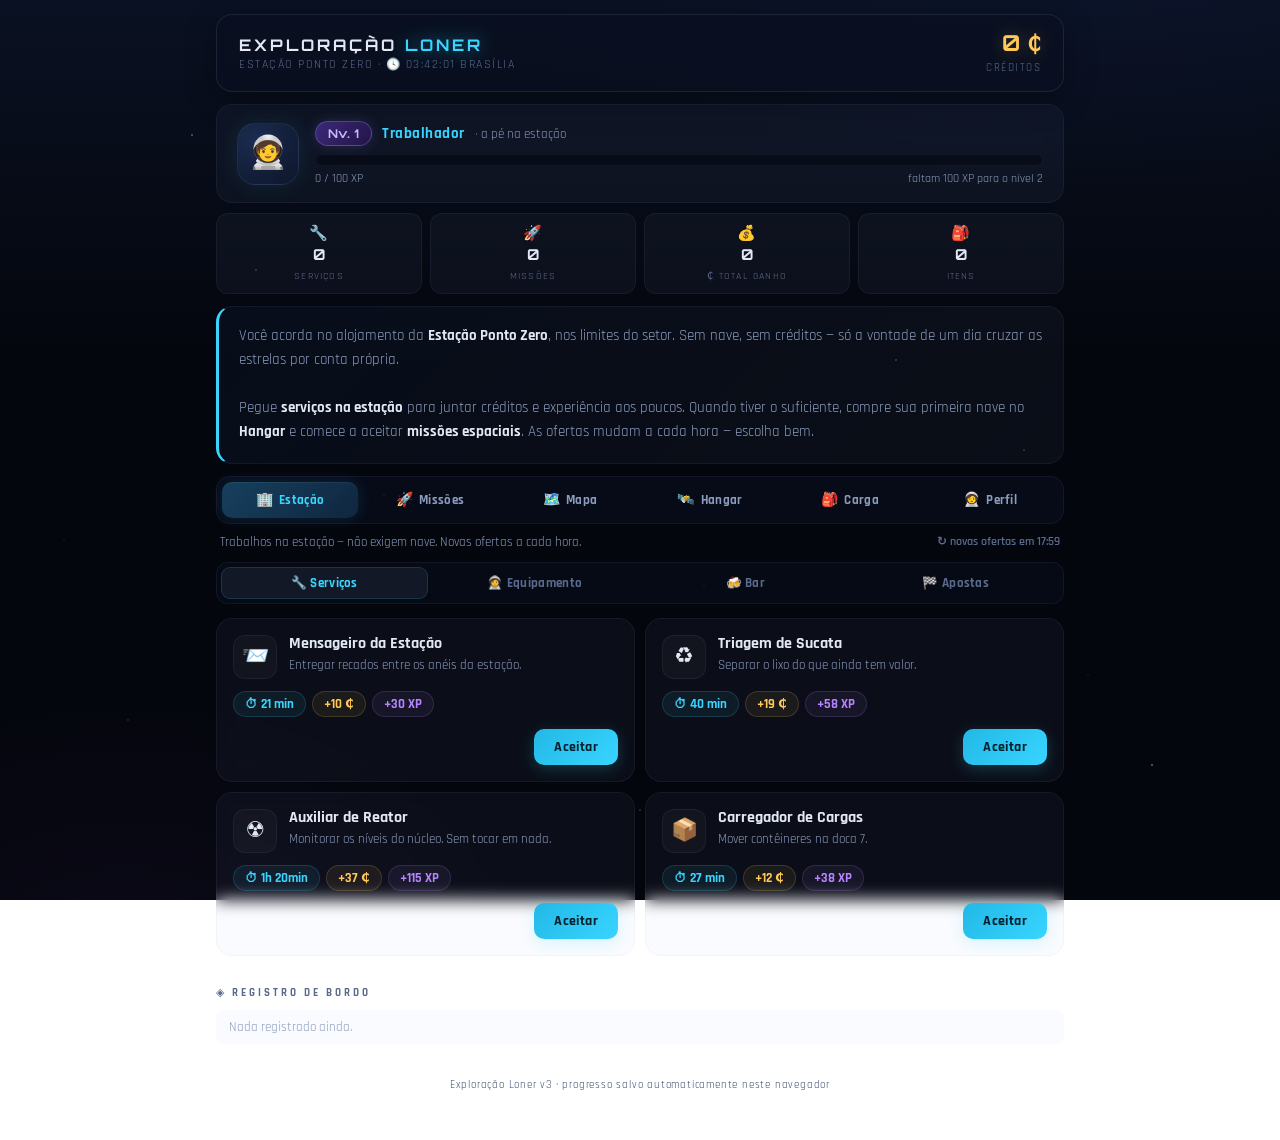
==== commit ed9841a2: "0.0.1 / atualização 1" ====
--- a/index.html
+++ b/index.html
@@ -17,7 +17,7 @@
   <header>
     <div class="brand">
       <h1>EXPLORAÇÃO <span>LONER</span></h1>
-      <div class="subtitle">Estação Ponto Zero · Setor Carmim</div>
+      <div class="subtitle">Estação Ponto Zero · 🕓 <span class="live-brt" id="brtClock">--:--</span> Brasília</div>
     </div>
     <div class="credits-box">
       <div class="credits"><span id="credits">0</span> ₵</div>
@@ -62,12 +62,12 @@
   <div id="activePanel" style="display:none"></div>
 
   <nav class="tabs">
-    <div class="tab on" id="tab-jobs" onclick="setTab('jobs')"><span class="tab-icon">🔧</span>Serviços</div>
+    <div class="tab on" id="tab-station" onclick="setTab('station')"><span class="tab-icon">🏢</span>Estação</div>
     <div class="tab" id="tab-missions" onclick="setTab('missions')"><span class="tab-icon">🚀</span>Missões</div>
     <div class="tab" id="tab-map" onclick="setTab('map')"><span class="tab-icon">🗺️</span>Mapa</div>
     <div class="tab" id="tab-hangar" onclick="setTab('hangar')"><span class="tab-icon">🛰️</span>Hangar</div>
-    <div class="tab" id="tab-inventory" onclick="setTab('inventory')"><span class="tab-icon">🎒</span>Itens<span class="tab-badge" id="invBadge" style="display:none">0</span></div>
-    <div class="tab" id="tab-profile" onclick="setTab('profile')"><span class="tab-icon">🏆</span>Perfil</div>
+    <div class="tab" id="tab-cargo" onclick="setTab('cargo')"><span class="tab-icon">🎒</span>Carga<span class="tab-badge" id="invBadge" style="display:none">0</span></div>
+    <div class="tab" id="tab-profile" onclick="setTab('profile')"><span class="tab-icon">🧑‍🚀</span>Perfil</div>
   </nav>
 
   <div class="tab-desc"><span id="tabDesc"></span><span class="rotation-note" id="rotationNote"></span></div>
--- a/style.css
+++ b/style.css
@@ -76,7 +76,7 @@
     radial-gradient(1px 1px at 5% 60%, #c0a8ff33, transparent);
   animation-delay: 3.5s;
 }
-@keyframes twinkle { 0%, 100% { opacity: 1; } 50% { opacity: .4; } }
+@keyframes twinkle { 0%, 100% { opacity: 1; } 50% { opacity: .75; } }
 
 .wrap { position: relative; z-index: 1; max-width: 880px; margin: 0 auto; padding: 14px 16px 48px; }
 
@@ -715,3 +715,194 @@
   opacity: 0; pointer-events: none; transition: all .4s cubic-bezier(.34, 1.56, .64, 1);
 }
 .levelup.show { opacity: 1; transform: translate(-50%, -50%) scale(1); }
+
+/* ============================================================
+   SUB-ABAS (páginas internas)
+   ============================================================ */
+.subtabs {
+  display: flex; gap: 4px; flex-wrap: wrap;
+  margin-bottom: 14px;
+  background: rgba(10, 16, 32, 0.45);
+  border: 1px solid var(--border-soft);
+  border-radius: 12px;
+  padding: 4px;
+}
+.subtab {
+  flex: 1; min-width: 90px;
+  padding: 8px 10px; text-align: center;
+  font-size: 12.5px; font-weight: 700; letter-spacing: .3px;
+  color: var(--faint); cursor: pointer; user-select: none;
+  border-radius: 9px; transition: all .15s;
+  white-space: nowrap;
+}
+.subtab:hover { color: var(--text); background: var(--panel-hover); }
+.subtab.on { background: var(--panel-hover); color: var(--accent); box-shadow: inset 0 0 0 1px #38d5ff2a; }
+
+/* ============================================================
+   ENCOMENDAS
+   ============================================================ */
+.order-card { gap: 10px; }
+.order-card.done { border-color: #4ade8033; opacity: .8; }
+.order-scope {
+  font-size: 10.5px; text-transform: uppercase; letter-spacing: 2.5px;
+  font-weight: 700; color: var(--accent); margin-bottom: 4px;
+}
+.order-scope.weekly { color: var(--accent2); }
+.order-progress-outer {
+  height: 10px; background: #070c18; border: 1px solid var(--border-soft);
+  border-radius: 999px; overflow: hidden;
+}
+.order-progress-inner {
+  height: 100%; border-radius: 999px;
+  background: linear-gradient(90deg, #0ea5e9, var(--accent));
+  transition: width .4s ease;
+}
+.order-progress-text { font-size: 12px; color: var(--dim); font-variant-numeric: tabular-nums; font-weight: 600; }
+
+/* ============================================================
+   CORRIDA DE DRONES
+   ============================================================ */
+.race-clock {
+  display: flex; justify-content: space-between; align-items: center; flex-wrap: wrap; gap: 10px;
+  background: linear-gradient(135deg, #101c3866, var(--panel));
+  border: 1px solid var(--border-soft); border-radius: var(--radius);
+  padding: 14px 18px; margin-bottom: 12px; font-size: 13.5px; color: var(--dim);
+}
+.race-clock b { color: var(--accent); font-family: 'Orbitron', sans-serif; }
+.bet-box {
+  display: flex; align-items: center; gap: 10px; flex-wrap: wrap;
+  margin-bottom: 12px; font-size: 13.5px; color: var(--dim);
+}
+.bet-box input {
+  width: 110px; padding: 9px 12px;
+  background: #070c18; border: 1px solid var(--border);
+  border-radius: var(--radius-sm); color: var(--gold);
+  font-family: 'Orbitron', sans-serif; font-size: 14px; font-weight: 700;
+  outline: none;
+}
+.bet-box input:focus { border-color: var(--gold); }
+.drone-grid { display: grid; grid-template-columns: 1fr; gap: 8px; }
+@media (min-width: 640px) { .drone-grid { grid-template-columns: 1fr 1fr; } }
+.drone-card {
+  display: flex; align-items: center; gap: 12px;
+  background: var(--panel); border: 1px solid var(--border-soft);
+  border-radius: 14px; padding: 12px 16px;
+  transition: border-color .2s, background .2s;
+}
+.drone-card:hover { background: var(--panel-hover); }
+.drone-card.my-bet { border-color: #ffc85766; background: linear-gradient(135deg, #221a0d55, var(--panel)); }
+.drone-card.winner { border-color: #4ade8066; background: linear-gradient(135deg, #0d201755, var(--panel)); }
+.drone-icon { font-size: 24px; }
+.drone-name { font-size: 14px; font-weight: 700; flex: 1; }
+.drone-odds {
+  font-family: 'Orbitron', sans-serif; font-size: 14px; font-weight: 700;
+  color: var(--gold); white-space: nowrap;
+}
+.race-result {
+  background: linear-gradient(135deg, #101c3866, var(--panel));
+  border: 1px solid var(--border-soft); border-radius: var(--radius);
+  padding: 16px 18px; margin-bottom: 12px; font-size: 14px; line-height: 1.6; color: var(--dim);
+}
+.race-result b { color: var(--text); }
+.race-result .win { color: var(--green); font-weight: 700; }
+.race-result .lose { color: var(--red); font-weight: 700; }
+
+/* ============================================================
+   DIÁRIO / CODEX
+   ============================================================ */
+.codex-grid { display: grid; grid-template-columns: 1fr; gap: 8px; }
+@media (min-width: 640px) { .codex-grid { grid-template-columns: 1fr 1fr; } }
+.codex-card {
+  background: var(--panel); border: 1px solid var(--border-soft); border-radius: 12px;
+  padding: 13px 16px; display: flex; gap: 12px; align-items: flex-start;
+}
+.codex-card.locked { opacity: .45; }
+.codex-icon { font-size: 22px; flex-shrink: 0; margin-top: 2px; }
+.codex-info h5 { font-size: 14px; margin-bottom: 3px; }
+.codex-info p { font-size: 12.5px; color: var(--dim); line-height: 1.5; font-style: italic; }
+.codex-card.locked .codex-info p { font-style: normal; }
+.codex-count { font-size: 12.5px; color: var(--dim); margin-bottom: 10px; }
+.codex-count b { color: var(--accent); }
+
+/* ============================================================
+   TRIPULAÇÃO
+   ============================================================ */
+.crew-grid { display: grid; grid-template-columns: 1fr; gap: 10px; }
+@media (min-width: 640px) { .crew-grid { grid-template-columns: 1fr 1fr; } }
+.crew-card {
+  background: var(--panel); border: 1px solid var(--border-soft); border-radius: var(--radius);
+  padding: 14px 16px; display: flex; flex-direction: column; gap: 10px;
+}
+.crew-card.hired { border-color: #4ade8033; background: linear-gradient(135deg, #0d201733, var(--panel)); }
+.crew-top { display: flex; align-items: center; gap: 12px; }
+.crew-top .c-icon {
+  width: 42px; height: 42px; flex-shrink: 0;
+  display: flex; align-items: center; justify-content: center;
+  font-size: 21px;
+  background: #4ade8010; border: 1px solid #4ade8022; border-radius: 12px;
+}
+.crew-top h5 { font-size: 14.5px; }
+.crew-effect { font-size: 12.5px; color: var(--green); font-weight: 700; margin-top: 2px; }
+.crew-salary { font-size: 12px; color: var(--dim); }
+.crew-salary b { color: var(--gold); }
+
+/* ============================================================
+   EQUIPAMENTO
+   ============================================================ */
+.gear-slot-title {
+  font-size: 11px; text-transform: uppercase; letter-spacing: 2px;
+  color: var(--faint); font-weight: 700; margin: 16px 0 8px;
+}
+.gear-grid { display: grid; grid-template-columns: 1fr; gap: 8px; }
+@media (min-width: 640px) { .gear-grid { grid-template-columns: 1fr 1fr 1fr; } }
+.gear-card {
+  background: var(--panel); border: 1px solid var(--border-soft); border-radius: 12px;
+  padding: 12px 14px; display: flex; flex-direction: column; gap: 8px;
+}
+.gear-card.equipped { border-color: #38d5ff44; background: linear-gradient(135deg, #0e223d44, var(--panel)); }
+.gear-top { display: flex; align-items: center; gap: 10px; }
+.gear-top .g-icon { font-size: 22px; }
+.gear-top h5 { font-size: 13.5px; }
+.gear-effect { font-size: 12px; color: var(--accent); font-weight: 700; }
+
+/* ============================================================
+   AMEAÇAS
+   ============================================================ */
+.threat-card {
+  border: 1px solid #f8717155 !important;
+  background: linear-gradient(135deg, #2a0e0e55, var(--panel)) !important;
+  box-shadow: 0 0 28px #f8717118;
+}
+.threat-card:hover { border-color: #f8717188 !important; }
+.threat-tag {
+  font-size: 10.5px; text-transform: uppercase; letter-spacing: 2.5px; color: var(--red);
+  margin-bottom: 6px; font-weight: 700;
+  animation: threatBlink 1.6s ease-in-out infinite;
+}
+@keyframes threatBlink { 0%,100% { opacity: 1; } 50% { opacity: .55; } }
+.threat-calm {
+  text-align: center; color: var(--dim); font-size: 14px; padding: 44px 10px;
+  background: var(--panel); border: 1px dashed var(--border);
+  border-radius: var(--radius); line-height: 1.7;
+}
+
+/* ============================================================
+   ESTATÍSTICAS / GRÁFICO
+   ============================================================ */
+.chart-box {
+  background: var(--panel); border: 1px solid var(--border-soft); border-radius: var(--radius);
+  padding: 16px 18px 10px; margin-bottom: 12px;
+}
+.chart-title { font-size: 12px; color: var(--dim); font-weight: 700; letter-spacing: 1px; text-transform: uppercase; margin-bottom: 12px; }
+.chart-bars { display: flex; align-items: flex-end; gap: 8px; height: 110px; }
+.chart-col { flex: 1; display: flex; flex-direction: column; align-items: center; gap: 5px; height: 100%; justify-content: flex-end; }
+.chart-bar {
+  width: 100%; max-width: 46px; min-height: 3px;
+  background: linear-gradient(180deg, var(--gold), #b8862e);
+  border-radius: 6px 6px 2px 2px;
+  box-shadow: 0 0 10px #ffc85722;
+}
+.chart-val { font-size: 10px; color: var(--gold); font-variant-numeric: tabular-nums; font-weight: 700; }
+.chart-day { font-size: 10px; color: var(--faint); text-transform: uppercase; }
+.records-grid { display: grid; grid-template-columns: repeat(2, 1fr); gap: 8px; }
+@media (min-width: 640px) { .records-grid { grid-template-columns: repeat(3, 1fr); } }
